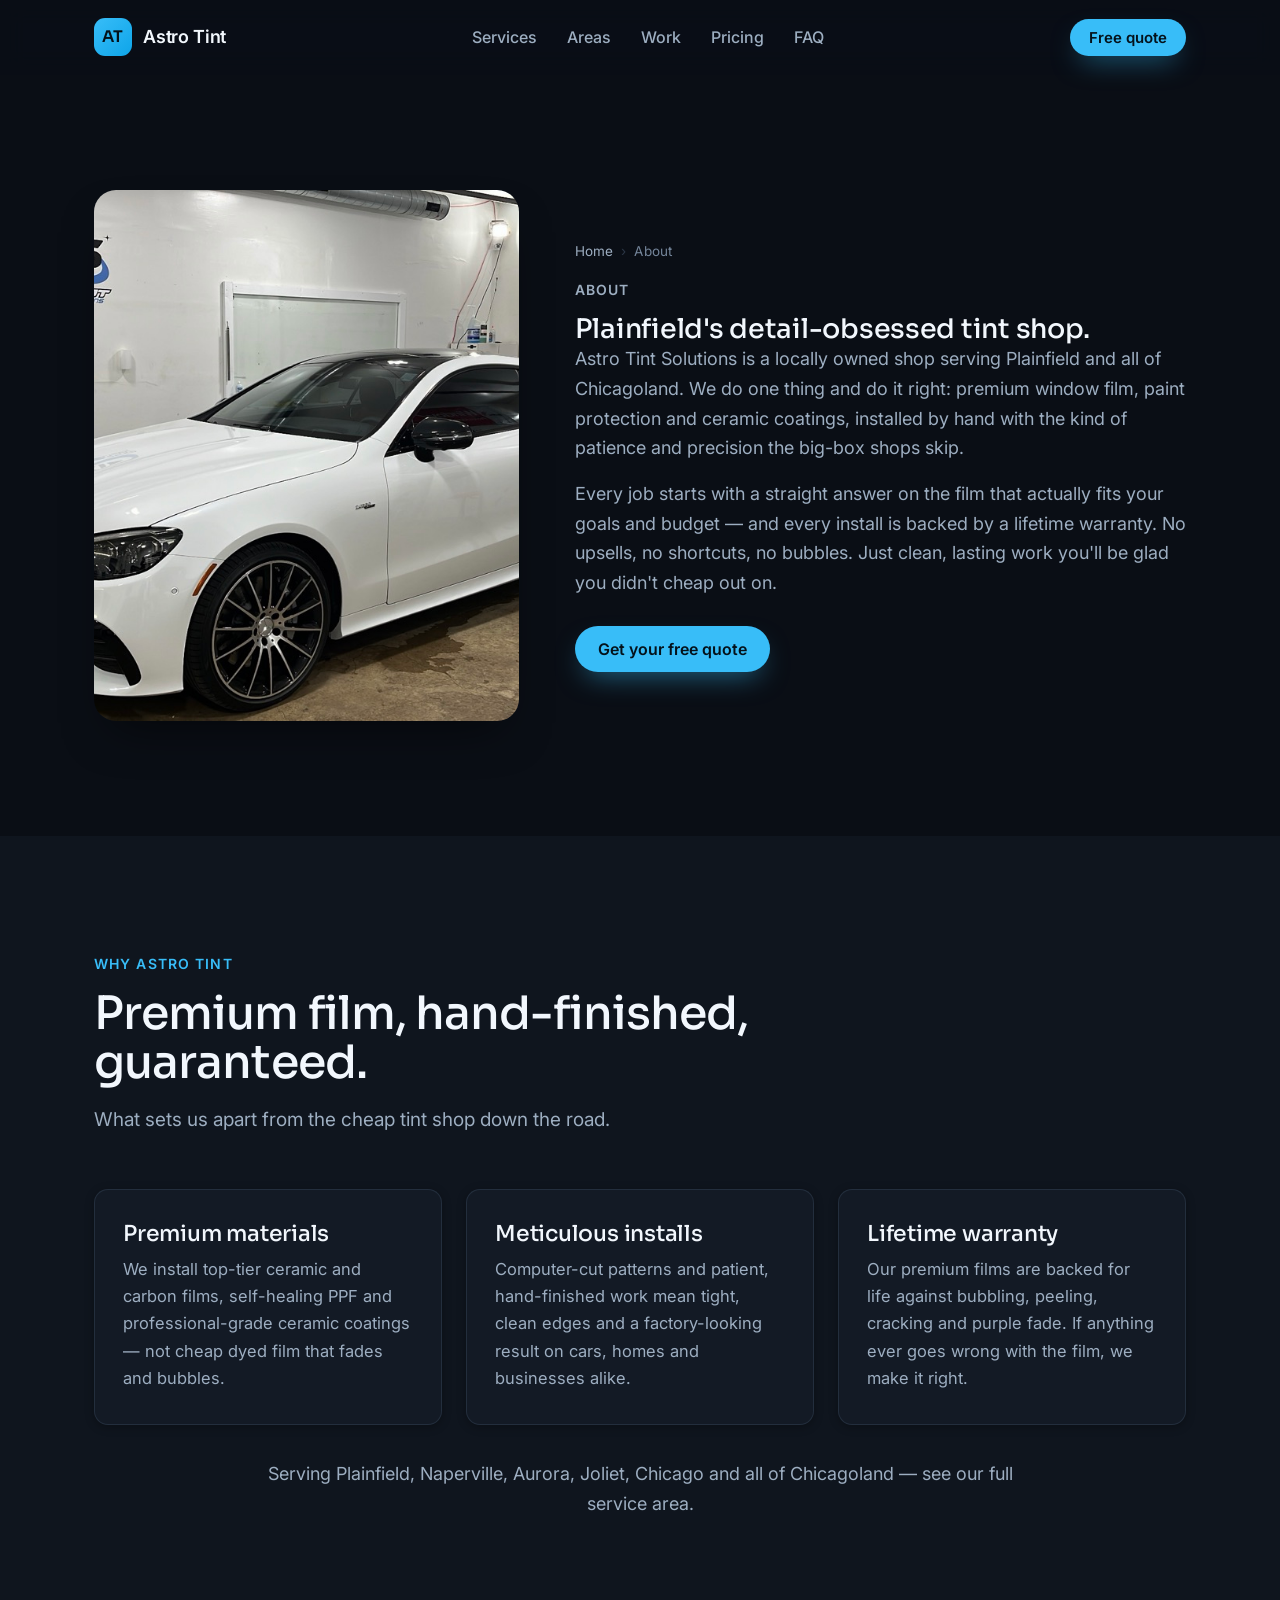
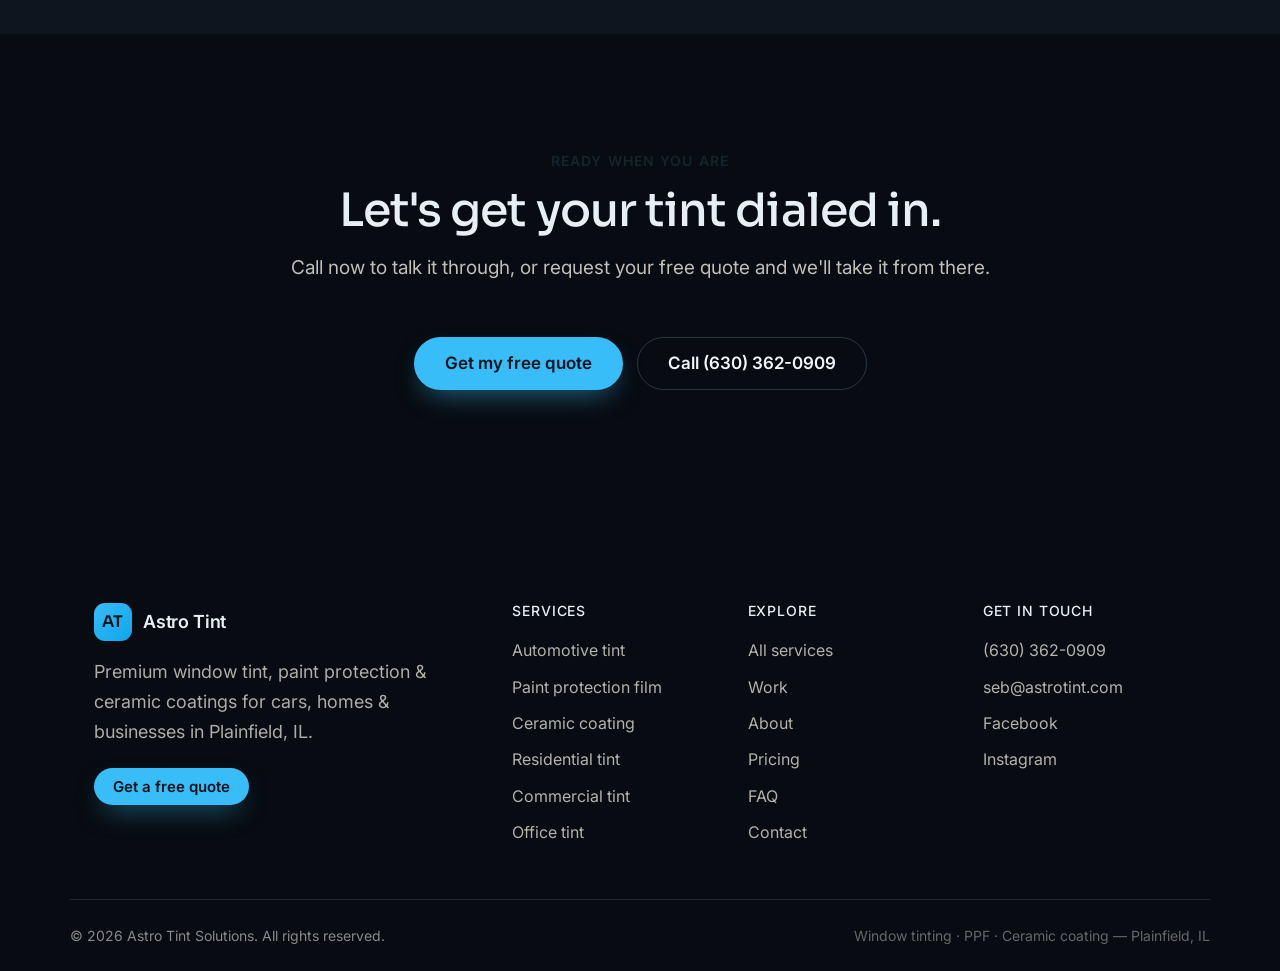
==== about/index.html @ 27a4dd5e "New Pages" ====
<!doctype html>
<html lang="en">
<head>
  <meta charset="utf-8" />
  <meta name="viewport" content="width=device-width, initial-scale=1" />

  <title>About Astro Tint Solutions — Plainfield's Detail-Obsessed Tint Shop</title>
  <meta name="description" content="Astro Tint Solutions is a locally owned window tint, PPF and ceramic coating shop in Plainfield, IL, serving all of Chicagoland with premium film and hand-finished installs." />
  <meta name="robots" content="index, follow, max-image-preview:large" />
  <meta name="theme-color" content="#0A0E15" />
  <link rel="canonical" href="https://astrotintsolutions.netlify.app/about/" />

  <meta property="og:type" content="website" />
  <meta property="og:title" content="About Astro Tint Solutions — Plainfield's Detail-Obsessed Tint Shop" />
  <meta property="og:description" content="A locally owned window tint, PPF and ceramic coating shop in Plainfield, IL, serving all of Chicagoland." />
  <meta property="og:url" content="https://astrotintsolutions.netlify.app/about/" />
  <meta property="og:site_name" content="Astro Tint Solutions" />
  <meta property="og:image" content="https://astrotintsolutions.netlify.app/assets/og-image.png" />
  <meta property="og:image:width" content="1200" />
  <meta property="og:image:height" content="630" />
  <meta name="twitter:card" content="summary_large_image" />
  <meta name="twitter:image" content="https://astrotintsolutions.netlify.app/assets/og-image.png" />

  <link rel="icon" href="/assets/favicon.svg" type="image/svg+xml" />
  <link rel="preconnect" href="https://fonts.googleapis.com" />
  <link rel="preconnect" href="https://fonts.gstatic.com" crossorigin />
  <link href="https://fonts.googleapis.com/css2?family=Sora:wght@500;600;700&family=Inter:wght@400;500;600&display=swap" rel="stylesheet" />
  <link rel="stylesheet" href="/css/styles.css?v=4" />

  <script type="application/ld+json">
  {
    "@context": "https://schema.org",
    "@type": "BreadcrumbList",
    "itemListElement": [
      { "@type": "ListItem", "position": 1, "name": "Home", "item": "https://astrotintsolutions.netlify.app/" },
      { "@type": "ListItem", "position": 2, "name": "About", "item": "https://astrotintsolutions.netlify.app/about/" }
    ]
  }
  </script>
</head>

<body>
  <a class="skip-link" href="#main">Skip to content</a>

  <header class="site-header" id="siteHeader">
    <div class="container header-inner">
      <a class="brand" href="/" aria-label="Astro Tint Solutions — home">
        <span class="brand-mark" aria-hidden="true">AT</span>
        <span class="brand-name">Astro Tint</span>
      </a>
      <nav class="nav" aria-label="Primary">
        <a href="/services/">Services</a>
        <a href="/#areas">Areas</a>
        <a href="/#work">Work</a>
        <a href="/#pricing">Pricing</a>
        <a href="/#faq">FAQ</a>
      </nav>
      <a class="btn btn-primary btn-sm header-cta" href="/#quote">Free quote</a>
      <a class="header-call" href="tel:+16303620909" aria-label="Call Astro Tint at 630-362-0909">
        <svg viewBox="0 0 24 24" fill="none" stroke="currentColor" stroke-width="1.9" stroke-linecap="round" stroke-linejoin="round"><path d="M22 16.92v3a2 2 0 0 1-2.18 2 19.79 19.79 0 0 1-8.63-3.07 19.5 19.5 0 0 1-6-6 19.79 19.79 0 0 1-3.07-8.67A2 2 0 0 1 4.11 2h3a2 2 0 0 1 2 1.72c.13.96.36 1.9.7 2.81a2 2 0 0 1-.45 2.11L8.09 9.91a16 16 0 0 0 6 6l1.27-1.27a2 2 0 0 1 2.11-.45c.91.34 1.85.57 2.81.7A2 2 0 0 1 22 16.92z"/></svg>
      </a>
      <button class="nav-toggle" aria-label="Open menu" aria-expanded="false" aria-controls="mobileNav">
        <span></span><span></span><span></span>
      </button>
    </div>
    <div class="mobile-nav" id="mobileNav" hidden>
      <a href="/services/">Services</a>
      <a href="/#areas">Service area</a>
      <a href="/#work">Work</a>
      <a href="/about/">About</a>
      <a href="/#pricing">Pricing</a>
      <a href="/#faq">FAQ</a>
      <a class="btn btn-primary" href="/#quote">Free quote</a>
    </div>
  </header>

  <main id="main">
    <section class="section">
      <div class="container about-grid">
        <div class="about-photo-frame reveal">
          <img class="about-photo" src="/assets/about.jpg" alt="A premium vehicle in the Astro Tint Solutions shop in Plainfield, IL" loading="eager" decoding="async" />
        </div>
        <div class="about-copy reveal">
          <nav class="crumbs" aria-label="Breadcrumb"><a href="/">Home</a><span aria-hidden="true">›</span>About</nav>
          <p class="kicker">About</p>
          <h1>Plainfield's detail-obsessed tint shop.</h1>
          <p>Astro Tint Solutions is a locally owned shop serving Plainfield and all of Chicagoland. We do one thing and do it right: premium window film, paint protection and ceramic coatings, installed by hand with the kind of patience and precision the big-box shops skip.</p>
          <p>Every job starts with a straight answer on the film that actually fits your goals and budget — and every install is backed by a lifetime warranty. No upsells, no shortcuts, no bubbles. Just clean, lasting work you'll be glad you didn't cheap out on.</p>
          <a class="btn btn-primary" href="/#quote">Get your free quote</a>
        </div>
      </div>
    </section>

    <section class="section section-tint">
      <div class="container">
        <header class="section-head reveal"><p class="kicker">Why Astro Tint</p><h2>Premium film, hand-finished, guaranteed.</h2><p class="section-sub">What sets us apart from the cheap tint shop down the road.</p></header>
        <div class="cards-3">
          <article class="card reveal"><h3>Premium materials</h3><p>We install top-tier ceramic and carbon films, self-healing PPF and professional-grade ceramic coatings — not cheap dyed film that fades and bubbles.</p></article>
          <article class="card reveal"><h3>Meticulous installs</h3><p>Computer-cut patterns and patient, hand-finished work mean tight, clean edges and a factory-looking result on cars, homes and businesses alike.</p></article>
          <article class="card reveal"><h3>Lifetime warranty</h3><p>Our premium films are backed for life against bubbling, peeling, cracking and purple fade. If anything ever goes wrong with the film, we make it right.</p></article>
        </div>
        <p class="services-note reveal">Serving Plainfield, Naperville, Aurora, Joliet, Chicago and all of Chicagoland — <a href="/#areas">see our full service area</a>.</p>
      </div>
    </section>

    <section class="section section-dark">
      <div class="container book-inner">
        <header class="section-head center reveal"><p class="kicker light">Ready when you are</p><h2>Let's get your tint dialed in.</h2><p class="section-sub light">Call now to talk it through, or request your free quote and we'll take it from there.</p></header>
        <div class="hero-cta reveal" style="justify-content:center">
          <a class="btn btn-primary btn-lg" href="/#quote">Get my free quote</a>
          <a class="btn btn-ghost btn-lg" href="tel:+16303620909">Call (630) 362-0909</a>
        </div>
      </div>
    </section>
  </main>

  <footer class="site-footer">
    <div class="container footer-inner">
      <div class="footer-brand">
        <a class="brand" href="/"><span class="brand-mark" aria-hidden="true">AT</span><span class="brand-name">Astro Tint</span></a>
        <p>Premium window tint, paint protection &amp; ceramic coatings for cars, homes &amp; businesses in Plainfield, IL.</p>
        <a class="btn btn-primary btn-sm" href="/#quote">Get a free quote</a>
      </div>
      <nav class="footer-nav" aria-label="Footer">
        <div><h4>Services</h4><a href="/car-tint/">Automotive tint</a><a href="/ppf-applications/">Paint protection film</a><a href="/ceramic-coatings/">Ceramic coating</a><a href="/residential-tint/">Residential tint</a><a href="/commercial-buildings/">Commercial tint</a><a href="/office-tint/">Office tint</a></div>
        <div><h4>Explore</h4><a href="/services/">All services</a><a href="/#work">Work</a><a href="/about/">About</a><a href="/#pricing">Pricing</a><a href="/#faq">FAQ</a><a href="/contact/">Contact</a></div>
        <div><h4>Get in touch</h4><a href="tel:+16303620909">(630) 362-0909</a><a href="mailto:seb@astrotint.com">seb@astrotint.com</a><a href="https://www.facebook.com/astrotintservices" target="_blank" rel="noopener">Facebook</a><a href="https://www.instagram.com/astrotintsolutions/" target="_blank" rel="noopener">Instagram</a></div>
      </nav>
    </div>
    <div class="container footer-bottom">
      <p>&copy; <span id="year"></span> Astro Tint Solutions. All rights reserved.</p>
      <p class="muted">Window tinting · PPF · Ceramic coating — Plainfield, IL</p>
    </div>
  </footer>

  <div class="mobile-cta" id="mobileCta"><a class="btn btn-primary" href="/#quote">Get my free quote</a></div>
  <script src="/js/main.js?v=2" defer></script>
</body>
</html>
---- css/styles.css ----
/* ============================================================
   STARTER DESIGN SYSTEM  (reusable across all client sites)
   The component styles below are universal — do not rewrite them.
   Only customize the :root tokens (palette + fonts) per client.
   ============================================================ */

:root {
  /* ============================================================
     BRAND PALETTE — CUSTOMIZE PER CLIENT (the main block you change).
     The names are historical labels; treat them as ROLES:
       --navy / --navy-deep  → primary brand color (headings, dark sections)
       --red  / --red-dark   → primary CTA / accent (buttons, highlights)
       --red-tint            → soft accent background (badges, tints)
       --blue / --blue-tint  → secondary accent (icon chips, charts)
       --bone / --bone-2     → page background + tinted section background
     Swap every value to the client's brand. Keep --ink/--muted/--white.
     These are NEUTRAL defaults — never ship them as-is.
     ============================================================ */
  /* ASTRO TINT — dark premium "glass" theme.
     Historical names kept so the universal components keep working; ROLES are
     re-pointed for a dark UI. A DARK-ADAPTATION LAYER at the very bottom of this
     file re-points the few selectors that hardcoded light-on-light (#fff
     surfaces, heading/brand/nav text, buttons) — that's the only structural
     change from the starter. */
  --navy:        #121821;   /* dark glass surface: brand-mark, skip-link, teardown, avatar */
  --navy-deep:   #080B11;   /* deepest: dark sections + footer */
  --red:         #38BDF8;   /* ACCENT — glassy sky-cyan (CTAs, highlights) */
  --red-dark:    #0EA5E9;   /* accent hover / deeper cyan */
  --red-tint:    rgba(56, 189, 248, 0.14);  /* translucent cyan: eyebrow/badge/tick bg */
  --blue:        #7DD3FC;   /* secondary light cyan (icon glyphs) */
  --blue-tint:   rgba(125, 211, 252, 0.12); /* icon-chip background */
  --bone:        #E8EEF6;   /* LIGHT text used on dark sections (do NOT darken) */
  --bone-2:      #0F151E;   /* tinted (elevated) dark section background */
  --ink:         #CBD6E3;   /* primary body text (light on dark) */
  --ink-soft:    #9DAEC1;   /* secondary text */
  --muted:       #74859A;   /* faint text */
  --white:       #FFFFFF;
  --line:        rgba(150, 185, 225, 0.12);
  --line-strong: rgba(150, 185, 225, 0.24);

  /* Dark-theme additions */
  --bg:          #0A0E15;   /* page background (near-black, faint blue) */
  --surface:     #131A25;   /* card / glass surface */
  --surface-2:   #1A2331;   /* elevated / hover surface */
  --head:        #F2F7FD;   /* headings + strong text */
  --accent-glow: rgba(56, 189, 248, 0.16);

  /* Type — geometric grotesk display + Inter body (modern automotive feel). */
  --font-display: "Sora", system-ui, -apple-system, "Segoe UI", Roboto, sans-serif;
  --font-sans:    "Inter", system-ui, -apple-system, "Segoe UI", Roboto, sans-serif;

  /* Layout */
  --container: 1140px;
  --radius:    14px;
  --radius-lg: 22px;
  --shadow-sm: 0 2px 10px rgba(0, 0, 0, 0.30);
  --shadow-md: 0 22px 48px -20px rgba(0, 0, 0, 0.62);
  --shadow-lg: 0 44px 90px -30px rgba(0, 0, 0, 0.72);
  --ease:      cubic-bezier(0.22, 1, 0.36, 1);
}

/* ---------- reset ---------- */
*, *::before, *::after { box-sizing: border-box; }
html { scroll-behavior: smooth; -webkit-text-size-adjust: 100%; }
@media (prefers-reduced-motion: reduce) { html { scroll-behavior: auto; } }

body {
  margin: 0;
  font-family: var(--font-sans);
  font-size: 18px;
  line-height: 1.65;
  color: var(--ink);
  background: var(--bone);
  -webkit-font-smoothing: antialiased;
  text-rendering: optimizeLegibility;
}

img { max-width: 100%; display: block; }
a { color: inherit; text-decoration: none; }

h1, h2, h3, h4 {
  font-family: var(--font-display);
  font-weight: 500;
  color: var(--navy);
  line-height: 1.08;
  letter-spacing: -0.01em;
  margin: 0;
}

p { margin: 0 0 1rem; }
.muted { color: var(--muted); }
.accent { color: var(--red); }

/* ---------- layout helpers ---------- */
.container {
  width: 100%;
  max-width: var(--container);
  margin-inline: auto;
  padding-inline: 24px;
}
.container-narrow { max-width: 800px; }

.section { padding: clamp(72px, 9vw, 128px) 0; }
.section-tint { background: var(--bone-2); }

.skip-link {
  position: absolute; left: -999px; top: 0;
  background: var(--navy); color: var(--white);
  padding: 10px 16px; border-radius: 0 0 8px 0; z-index: 200;
}
.skip-link:focus { left: 0; }

/* ============================================================
   Buttons
   ============================================================ */
.btn {
  display: inline-flex; align-items: center; justify-content: center;
  gap: 8px;
  font-family: var(--font-sans);
  font-weight: 600;
  font-size: 16px;
  line-height: 1;
  padding: 14px 22px;
  border-radius: 999px;
  border: 1.5px solid transparent;
  cursor: pointer;
  transition: transform .18s var(--ease), background .18s var(--ease), box-shadow .18s var(--ease), color .18s var(--ease);
  white-space: nowrap;
}
.btn:active { transform: translateY(1px) scale(0.99); }

.btn-primary {
  background: var(--red);
  color: #fff;
  box-shadow: 0 10px 22px -10px rgba(192, 94, 77, 0.85);
}
.btn-primary:hover { background: var(--red-dark); transform: translateY(-1px); box-shadow: 0 16px 30px -12px rgba(154, 63, 48, 0.9); }

.btn-ghost {
  background: transparent;
  color: var(--navy);
  border-color: var(--line-strong);
}
.btn-ghost:hover { border-color: var(--navy); background: rgba(38,52,76,0.04); transform: translateY(-1px); }

.btn-sm { padding: 10px 18px; font-size: 15px; }
.btn-lg { padding: 17px 30px; font-size: 17px; }

/* ============================================================
   Header
   ============================================================ */
.site-header {
  position: sticky; top: 0; z-index: 100;
  background: rgba(245, 241, 233, 0.82);
  backdrop-filter: saturate(160%) blur(12px);
  -webkit-backdrop-filter: saturate(160%) blur(12px);
  border-bottom: 1px solid transparent;
  transition: border-color .25s var(--ease), box-shadow .25s var(--ease), background .25s var(--ease);
}
.site-header.scrolled {
  border-bottom-color: var(--line);
  box-shadow: var(--shadow-sm);
}
.header-inner {
  display: flex; align-items: center; justify-content: space-between;
  gap: 24px; height: 74px;
}

.brand { display: inline-flex; align-items: center; gap: 11px; }
.brand-mark {
  display: inline-grid; place-items: center;
  width: 38px; height: 38px;
  background: var(--navy); color: var(--bone);
  font-family: var(--font-display); font-weight: 600; font-size: 16px;
  border-radius: 11px; letter-spacing: 0.02em;
}
.brand-name { font-weight: 600; font-size: 18px; color: var(--navy); letter-spacing: -0.01em; }

.nav { display: flex; align-items: center; gap: 30px; }
.nav a {
  font-weight: 500; font-size: 16px; color: var(--ink-soft);
  position: relative; transition: color .18s var(--ease);
}
.nav a::after {
  content: ""; position: absolute; left: 0; bottom: -6px;
  width: 100%; height: 2px; background: var(--red);
  transform: scaleX(0); transform-origin: left; transition: transform .22s var(--ease);
}
.nav a:hover { color: var(--navy); }
.nav a:hover::after { transform: scaleX(1); }

.nav-toggle { display: none; }

/* mobile nav */
.mobile-nav { display: none; }

/* ============================================================
   Hero
   ============================================================ */
.hero {
  position: relative;
  padding: clamp(64px, 9vw, 120px) 0 clamp(56px, 7vw, 96px);
  overflow: hidden;
}
.hero::before {
  content: ""; position: absolute; inset: 0; z-index: -1;
  background:
    radial-gradient(60% 70% at 85% 0%, rgba(91,114,144,0.18), transparent 60%),
    radial-gradient(50% 60% at 0% 100%, rgba(192,94,77,0.10), transparent 55%);
}
.hero-grid {
  display: grid; grid-template-columns: 1.15fr 0.85fr;
  gap: clamp(32px, 5vw, 72px); align-items: center;
}

.eyebrow {
  display: inline-flex; align-items: center; gap: 9px;
  font-weight: 600; font-size: 14px; letter-spacing: 0.04em; text-transform: uppercase;
  color: var(--red-dark);
  background: var(--red-tint);
  padding: 7px 14px; border-radius: 999px;
  margin: 0 0 22px;
}
.eyebrow .dot { width: 7px; height: 7px; border-radius: 50%; background: var(--red); }

.hero h1 {
  font-size: clamp(40px, 6vw, 70px);
  line-height: 1.02;
  letter-spacing: -0.025em;
  margin-bottom: 22px;
}
.lede {
  font-size: clamp(18px, 2.2vw, 21px);
  color: var(--ink-soft);
  max-width: 36ch;
  margin-bottom: 30px;
}

.hero-cta { display: flex; flex-wrap: wrap; gap: 14px; margin-bottom: 34px; }

.trust-strip {
  list-style: none; margin: 0; padding: 22px 0 0;
  border-top: 1px solid var(--line);
  display: flex; flex-wrap: wrap; gap: 8px 28px;
  font-size: 15px; color: var(--ink-soft);
}
.trust-strip strong { color: var(--navy); font-weight: 600; }

/* hero visual — real install photo */
.hero-visual { position: relative; display: flex; justify-content: center; }
.hero-photo {
  position: relative; margin: 0; width: 100%; max-width: 560px;
  border-radius: var(--radius-lg); overflow: hidden;
  border: 1px solid var(--line-strong);
  box-shadow: var(--shadow-lg), 0 0 0 1px var(--accent-glow);
}
.hero-photo img {
  display: block; width: 100%; aspect-ratio: 16 / 11; object-fit: cover;
  object-position: center 52%;
  background: var(--surface-2);
}
/* subtle cyan sheen + bottom scrim for the caption */
.hero-photo::after {
  content: ""; position: absolute; inset: 0; pointer-events: none;
  background: linear-gradient(180deg, transparent 55%, rgba(8,11,17,0.72) 100%);
}
.hero-photo-tag {
  position: absolute; left: 14px; bottom: 12px; z-index: 1;
  display: inline-flex; align-items: center; gap: 8px;
  font-size: 13px; font-weight: 600; color: var(--head);
  background: rgba(8,11,17,0.55); backdrop-filter: blur(6px);
  padding: 7px 12px; border-radius: 999px; border: 1px solid var(--line-strong);
}
.hero-photo-tag .dot { width: 7px; height: 7px; border-radius: 50%; background: var(--red); }

/* ============================================================
   Logo bar
   ============================================================ */
.logobar { padding: 30px 0; border-top: 1px solid var(--line); border-bottom: 1px solid var(--line); background: var(--bone); }
.logobar-label {
  text-align: center; font-size: 13px; letter-spacing: 0.08em; text-transform: uppercase;
  color: var(--muted); margin-bottom: 16px;
}
.logobar-list {
  list-style: none; margin: 0; padding: 0;
  display: flex; flex-wrap: wrap; justify-content: center; gap: 14px 40px;
}
.logobar-list li {
  font-family: var(--font-display); font-weight: 500; font-size: 19px; color: var(--navy);
  opacity: 0.72;
}

/* ============================================================
   Trusted-by strip (real, photo-backed client names)
   ============================================================ */
.trusted { padding: clamp(34px, 5vw, 52px) 0; text-align: center; }
.trusted-label {
  font-size: 13px; letter-spacing: 0.08em; text-transform: uppercase;
  color: var(--muted); margin: 0 0 18px;
}
.trusted-list {
  list-style: none; margin: 0 0 16px; padding: 0;
  display: flex; flex-wrap: wrap; justify-content: center; align-items: center;
  gap: 12px 26px;
}
.trusted-list li {
  font-family: var(--font-display); font-weight: 600; font-size: clamp(18px, 2.4vw, 26px);
  color: var(--head); letter-spacing: -0.01em; position: relative;
}
.trusted-list li:not(:last-child)::after {
  content: "·"; position: absolute; right: -16px; color: var(--red); opacity: 0.7;
}
.trusted-note { font-size: 15px; color: var(--ink-soft); margin: 0; }
.trusted-note a { color: var(--red); font-weight: 600; text-decoration: none; }
.trusted-note a:hover { text-decoration: underline; }

/* ============================================================
   Section headers
   ============================================================ */
.section-head { max-width: 720px; margin-bottom: 54px; }
.section-head.center { margin-inline: auto; text-align: center; }
.kicker {
  font-weight: 600; font-size: 14px; letter-spacing: 0.08em; text-transform: uppercase;
  color: var(--red-dark); margin: 0 0 14px;
}
.kicker.light { color: var(--blue-tint); }
.section-head h2 { font-size: clamp(30px, 4.2vw, 46px); letter-spacing: -0.02em; }
.section-sub { font-size: 19px; color: var(--ink-soft); margin-top: 16px; }
.section-sub.light { color: rgba(245,241,233,0.78); }

/* ============================================================
   Cards (why)
   ============================================================ */
.cards-3 { display: grid; grid-template-columns: repeat(3, 1fr); gap: 24px; }
.card {
  background: #fff; border: 1px solid var(--line); border-radius: var(--radius);
  padding: 32px 28px; box-shadow: var(--shadow-sm);
  transition: transform .25s var(--ease), box-shadow .25s var(--ease), border-color .25s var(--ease);
}
.card:hover { transform: translateY(-4px); box-shadow: var(--shadow-md); border-color: var(--line-strong); }
.card-icon {
  width: 52px; height: 52px; display: grid; place-items: center;
  background: var(--blue-tint); border-radius: 14px; color: var(--navy); margin-bottom: 18px;
}
.card-icon svg { width: 26px; height: 26px; }
.card h3 { font-size: 22px; margin-bottom: 10px; }
.card p { color: var(--ink-soft); font-size: 16.5px; margin: 0; }

/* ============================================================
   Services
   ============================================================ */
.services-grid { display: grid; grid-template-columns: repeat(2, 1fr); gap: 24px; }
.service-card {
  position: relative;
  background: #fff; border: 1px solid var(--line); border-radius: var(--radius-lg);
  padding: 38px 34px; box-shadow: var(--shadow-sm);
  transition: transform .25s var(--ease), box-shadow .25s var(--ease);
  display: flex; flex-direction: column;
}
.service-card:hover { transform: translateY(-4px); box-shadow: var(--shadow-md); }
.service-card.featured { border: 2px solid var(--red); box-shadow: var(--shadow-md); }
.badge {
  position: absolute; top: -13px; left: 34px;
  background: var(--red); color: #fff;
  font-size: 13px; font-weight: 600; letter-spacing: 0.02em;
  padding: 6px 14px; border-radius: 999px;
}
/* full-bleed photo header on service cards (offsets the card's padding) */
.service-photo {
  display: block; margin: -38px -34px 24px;
  border-radius: var(--radius-lg) var(--radius-lg) 0 0; overflow: hidden;
}
.service-photo img {
  display: block; width: 100%; aspect-ratio: 16 / 10; object-fit: cover;
  background: var(--surface-2);
}
.service-card h3 { font-size: 27px; margin-bottom: 8px; }
.service-lead { color: var(--ink-soft); font-size: 17px; margin-bottom: 22px; }

.ticks { list-style: none; margin: 0 0 28px; padding: 0; display: grid; gap: 12px; }
.ticks li { position: relative; padding-left: 30px; font-size: 16.5px; color: var(--ink); }
.ticks li::before {
  content: "✓"; position: absolute; left: 0; top: 0;
  width: 20px; height: 20px; display: grid; place-items: center;
  background: var(--blue-tint); color: var(--navy);
  border-radius: 50%; font-size: 12px; font-weight: 700;
}
.service-card .btn { margin-top: auto; align-self: flex-start; }

.services-note {
  margin: 34px auto 0; max-width: 760px; text-align: center;
  font-size: 18px; color: var(--ink-soft);
}
.services-note strong { color: var(--navy); }

/* ============================================================
   Stats / testimonial
   ============================================================ */
.stats-row {
  display: grid; grid-template-columns: repeat(3, 1fr); gap: 20px;
  margin-bottom: 48px;
}
.stat-box {
  text-align: center; padding: 30px 18px;
  background: var(--bone-2); border-radius: var(--radius);
}
.stat-num {
  display: block; font-family: var(--font-display); font-weight: 600;
  font-size: clamp(34px, 4.5vw, 48px); color: var(--navy); line-height: 1;
}
.stat-box:nth-child(2) .stat-num { color: var(--red); }
.stat-label { display: block; margin-top: 10px; font-size: 15px; color: var(--ink-soft); }

.testimonial {
  margin: 0; background: #fff; border: 1px solid var(--line);
  border-left: 4px solid var(--red);
  border-radius: var(--radius); padding: 38px 40px; box-shadow: var(--shadow-sm);
  max-width: 860px; margin-inline: auto;
}
.testimonial blockquote {
  margin: 0 0 22px; font-family: var(--font-display); font-weight: 400;
  font-size: clamp(21px, 2.6vw, 27px); line-height: 1.4; color: var(--navy);
}
.testimonial figcaption { display: flex; align-items: center; gap: 14px; font-size: 16px; }
.t-avatar {
  width: 46px; height: 46px; border-radius: 50%;
  background: var(--navy); color: var(--bone);
  display: grid; place-items: center; font-weight: 600; font-size: 15px;
}

/* ---------- video testimonials (placeholder-ready) ---------- */
.vtestimonials {
  list-style: none; margin: 0; padding: 0;
  display: grid; grid-template-columns: repeat(3, 1fr); gap: 24px;
}
.vtestimonial {
  background: #fff; border: 1px solid var(--line); border-radius: var(--radius);
  overflow: hidden; box-shadow: var(--shadow-sm);
  transition: transform .25s var(--ease), box-shadow .25s var(--ease);
}
.vtestimonial:hover { transform: translateY(-4px); box-shadow: var(--shadow-md); }
.vtestimonial-media {
  position: relative; aspect-ratio: 16 / 9;
  display: grid; place-items: center; align-content: center; gap: 12px;
  background: linear-gradient(135deg, var(--blue-tint), var(--red-tint));
  text-align: center;
}
/* real embeds drop straight in and cover the placeholder */
.vtestimonial-media iframe,
.vtestimonial-media video {
  position: absolute; inset: 0; width: 100%; height: 100%; border: 0;
}
.vtestimonial-play {
  width: 56px; height: 56px; border-radius: 50%;
  background: rgba(255, 255, 255, 0.92); color: var(--red);
  display: grid; place-items: center; box-shadow: var(--shadow-sm);
}
.vtestimonial-play svg { width: 24px; height: 24px; margin-left: 3px; }
.vtestimonial-soon {
  font-size: 12px; font-weight: 600; letter-spacing: 0.06em; text-transform: uppercase;
  color: var(--navy); opacity: 0.65;
}
.vtestimonial-meta { display: flex; flex-direction: column; gap: 2px; padding: 16px 18px; }
.vtestimonial-meta strong { font-size: 16px; color: var(--navy); }
.vtestimonial-meta span { font-size: 13px; }
.vtestimonials-note { text-align: center; margin: 34px 0 0; font-size: 16px; color: var(--ink-soft); }
.vtestimonials-note a { color: var(--red-dark); text-decoration: underline; font-weight: 600; }

/* ============================================================
   Dark sections
   ============================================================ */
.section-dark { background: var(--navy-deep); color: var(--bone); }
.section-dark h2, .section-dark h3 { color: var(--bone); }

.process {
  list-style: none; margin: 0; padding: 0;
  display: grid; grid-template-columns: repeat(4, 1fr); gap: 24px;
  counter-reset: step;
}
.process li {
  padding: 28px 24px; border-radius: var(--radius);
  background: rgba(245,241,233,0.04);
  border: 1px solid rgba(245,241,233,0.10);
}
.step-num {
  font-family: var(--font-display); font-weight: 600; font-size: 17px;
  color: var(--red); display: block; margin-bottom: 16px;
}
.process h3 { font-size: 21px; margin-bottom: 8px; }
.process p { color: rgba(245,241,233,0.72); font-size: 16px; margin: 0; }

/* ============================================================
   Pricing
   ============================================================ */
.pricing-grid { display: grid; grid-template-columns: repeat(3, 1fr); gap: 24px; align-items: start; }
.price-card {
  position: relative; background: #fff; border: 1px solid var(--line);
  border-radius: var(--radius-lg); padding: 36px 30px; box-shadow: var(--shadow-sm);
  display: flex; flex-direction: column;
  transition: transform .25s var(--ease), box-shadow .25s var(--ease);
}
.price-card:hover { transform: translateY(-4px); box-shadow: var(--shadow-md); }
.price-card.featured { border: 2px solid var(--red); box-shadow: var(--shadow-md); transform: translateY(-6px); }
.price-card.featured:hover { transform: translateY(-10px); }
.price-card h3 { font-size: 23px; margin-bottom: 6px; }
.price { font-family: var(--font-display); margin: 6px 0 2px; }
.price span { font-weight: 600; font-size: 42px; color: var(--navy); }
.price small { font-size: 17px; color: var(--muted); font-family: var(--font-sans); }
.price-card.featured .price span { color: var(--red); }
.price-sub { font-size: 15px; color: var(--muted); margin-bottom: 22px; }

/* ============================================================
   Teardown
   ============================================================ */
.teardown {
  display: grid; grid-template-columns: 1.1fr 0.9fr; gap: clamp(32px, 5vw, 64px);
  align-items: center;
  background: var(--navy); color: var(--bone);
  border-radius: var(--radius-lg); padding: clamp(36px, 5vw, 60px);
  box-shadow: var(--shadow-md);
}
.teardown .kicker { color: var(--red-tint); }
.teardown h2 { color: var(--bone); font-size: clamp(28px, 3.6vw, 40px); margin-bottom: 14px; }
.teardown-copy p { color: rgba(245,241,233,0.80); font-size: 18px; margin: 0; }

.teardown-form { display: grid; gap: 8px; }
.teardown-form label { font-size: 14px; font-weight: 600; color: var(--bone); margin-top: 8px; }
.teardown-form input[type="url"],
.teardown-form input[type="email"] {
  width: 100%; padding: 15px 18px; font-size: 16px; font-family: var(--font-sans);
  border-radius: 12px; border: 1.5px solid rgba(245,241,233,0.25);
  background: rgba(245,241,233,0.06); color: var(--bone);
  transition: border-color .18s var(--ease), background .18s var(--ease);
}
.teardown-form input::placeholder { color: rgba(245,241,233,0.5); }
.teardown-form input:focus {
  outline: none; border-color: var(--red);
  background: rgba(245,241,233,0.10);
}
.teardown-form .btn { margin-top: 14px; }
.form-fine { font-size: 13px; color: rgba(245,241,233,0.6); margin: 10px 0 0; }
.hp { position: absolute; left: -9999px; }

/* ============================================================
   Booking placeholder
   ============================================================ */
.book-inner { max-width: 860px; margin-inline: auto; }
.booking-embed {
  background: #fff; border-radius: var(--radius-lg);
  padding: 10px; box-shadow: var(--shadow-md); overflow: hidden;
}
.booking-fallback { text-align: center; margin: 16px 0 0; font-size: 15px; color: rgba(245,241,233,0.7); }
.booking-fallback a { color: var(--red-tint); text-decoration: underline; }
.booking-placeholder {
  text-align: center; background: rgba(245,241,233,0.05);
  border: 1px dashed rgba(245,241,233,0.25); border-radius: var(--radius-lg);
  padding: 48px 32px;
}
.booking-placeholder p { color: rgba(245,241,233,0.85); font-size: 19px; }
.booking-placeholder .muted { color: rgba(245,241,233,0.55); font-size: 15px; }
.booking-placeholder code {
  background: rgba(245,241,233,0.12); padding: 2px 7px; border-radius: 6px;
  font-size: 0.9em;
}
.booking-placeholder .btn { margin-top: 14px; }

/* ============================================================
   FAQ
   ============================================================ */
.faq-list { display: grid; gap: 0; border-top: 1px solid var(--line); }
.faq-list details {
  border-bottom: 1px solid var(--line);
}
.faq-list summary {
  list-style: none; cursor: pointer;
  padding: 24px 44px 24px 0; position: relative;
  font-family: var(--font-display); font-weight: 500; font-size: 21px; color: var(--navy);
}
.faq-list summary::-webkit-details-marker { display: none; }
.faq-list summary::after {
  content: "+"; position: absolute; right: 6px; top: 50%; transform: translateY(-50%);
  font-family: var(--font-sans); font-weight: 400; font-size: 28px; color: var(--red);
  transition: transform .2s var(--ease);
}
.faq-list details[open] summary::after { transform: translateY(-50%) rotate(45deg); }
.faq-list details p {
  margin: 0 0 24px; color: var(--ink-soft); font-size: 17px; max-width: 64ch;
}

/* ============================================================
   Footer
   ============================================================ */
.site-footer { background: var(--navy-deep); color: var(--bone); padding-top: 64px; }
.footer-inner {
  display: grid; grid-template-columns: 1.1fr 2fr; gap: 48px;
  padding-bottom: 48px; border-bottom: 1px solid rgba(245,241,233,0.12);
}
.footer-brand .brand-name { color: var(--bone); }
.footer-brand .brand-mark { background: var(--red); color: #fff; }
.footer-brand p { color: rgba(245,241,233,0.7); margin: 16px 0 22px; max-width: 34ch; }
.footer-nav { display: grid; grid-template-columns: repeat(3, 1fr); gap: 32px; }

/* breadcrumbs on interior pages */
.crumbs { font-size: 13.5px; color: var(--muted); margin: 0 0 16px; letter-spacing: 0.01em; }
.crumbs a { color: var(--ink-soft); text-decoration: none; }
.crumbs a:hover { color: var(--red); }
.crumbs span[aria-hidden] { padding: 0 8px; color: var(--line-strong); }
.footer-nav h4 {
  color: var(--bone); font-family: var(--font-sans); font-size: 14px;
  letter-spacing: 0.06em; text-transform: uppercase; margin-bottom: 14px;
}
.footer-nav a { display: block; color: rgba(245,241,233,0.72); padding: 5px 0; font-size: 16px; transition: color .15s var(--ease); }
.footer-nav a:hover { color: var(--red-tint); }
.footer-bottom {
  display: flex; justify-content: space-between; flex-wrap: wrap; gap: 8px;
  padding: 24px 0; font-size: 14px; color: rgba(245,241,233,0.55);
}
.footer-bottom p { margin: 0; }
.footer-bottom .muted { color: rgba(245,241,233,0.4); }

/* ============================================================
   Recent projects band (photo proof strip)
   ============================================================ */
.projects-strip {
  display: grid; grid-template-columns: repeat(3, 1fr); gap: 20px; margin-top: 8px;
}
.project-shot {
  margin: 0; position: relative; border-radius: var(--radius-lg); overflow: hidden;
  border: 1px solid var(--line); box-shadow: var(--shadow-sm); min-width: 0;
}
.project-shot img {
  display: block; width: 100%; aspect-ratio: 4 / 3; object-fit: cover;
  background: var(--surface-2);
}
.project-shot figcaption {
  position: absolute; left: 0; right: 0; bottom: 0; padding: 34px 18px 16px;
  display: flex; flex-direction: column; gap: 2px;
  background: linear-gradient(180deg, transparent, rgba(8,11,17,0.86));
}
.project-shot figcaption strong { color: var(--head); font-size: 16px; }
.project-shot figcaption span { color: var(--ink-soft); font-size: 13px; }
.projects-cta { text-align: center; margin: 28px 0 0; }
@media (max-width: 760px) {
  .projects-strip { grid-template-columns: 1fr; gap: 14px; }
}

/* ============================================================
   Work gallery (filterable grid + lightbox)
   ============================================================ */
.work-filters { display: flex; flex-wrap: wrap; gap: 10px; margin: 0 0 24px; }
.work-filter {
  font-family: inherit; font-size: 14px; font-weight: 600;
  color: var(--ink-soft); cursor: pointer;
  padding: 9px 18px; border-radius: 999px;
  background: var(--surface); border: 1px solid var(--line);
  transition: color .2s var(--ease), background .2s var(--ease), border-color .2s var(--ease);
}
.work-filter:hover { color: var(--head); border-color: var(--line-strong); }
.work-filter.is-active { color: var(--bg); background: var(--red); border-color: var(--red); }
.work-filter:focus-visible { outline: 2px solid var(--red); outline-offset: 2px; }

.work-grid {
  list-style: none; margin: 0; padding: 0;
  display: grid; gap: 18px;
  grid-template-columns: repeat(auto-fill, minmax(240px, 1fr));
}
.work-item { min-width: 0; }              /* guard against the grid min-width:auto blowout */
.work-item.is-hidden { display: none; }
.work-card {
  display: block; width: 100%; text-align: left; cursor: pointer; padding: 0;
  font-family: inherit; background: var(--surface);
  border: 1px solid var(--line); border-radius: var(--radius);
  overflow: hidden; box-shadow: var(--shadow-sm);
  transition: transform .25s var(--ease), box-shadow .25s var(--ease), border-color .25s var(--ease);
}
.work-card:hover { transform: translateY(-4px); box-shadow: var(--shadow-md); border-color: var(--line-strong); }
.work-card:focus-visible { outline: 2px solid var(--red); outline-offset: 2px; }
.work-card img {
  display: block; width: 100%; aspect-ratio: 4 / 3; object-fit: cover;
  background: var(--surface-2);
}
.work-card-meta { display: flex; flex-direction: column; gap: 2px; padding: 13px 16px 15px; }
.work-card-meta strong { font-size: 15px; color: var(--head); }
.work-card-meta span { font-size: 12.5px; color: var(--muted); }
.work-empty { text-align: center; margin: 10px 0 0; }
.work-empty a { color: var(--red); }

.lightbox[hidden] { display: none; }
.lightbox {
  position: fixed; inset: 0; z-index: 200; padding: 24px;
  display: flex; align-items: center; justify-content: center;
}
.lightbox-backdrop { position: absolute; inset: 0; background: rgba(24,28,34,0.72); }
.lightbox-panel {
  position: relative; z-index: 1; width: min(900px, 100%); max-height: 86vh;
  background: #fff; border-radius: 16px; overflow: hidden;
  display: flex; flex-direction: column; box-shadow: var(--shadow-lg);
  animation: lb-in .2s var(--ease);
}
@keyframes lb-in { from { opacity: 0; transform: translateY(12px) scale(.985); } to { opacity: 1; transform: none; } }
.lightbox-close {
  position: absolute; top: 12px; right: 14px; z-index: 2;
  width: 38px; height: 38px; border-radius: 50%; border: none; cursor: pointer;
  background: rgba(255,255,255,0.92); color: var(--navy); font-size: 24px; line-height: 1;
  box-shadow: var(--shadow-sm);
}
.lightbox-close:hover { background: #fff; }
.lightbox-body { flex: 1; overflow: auto; min-height: 320px; background: var(--bone-2); }
.lightbox-body img { width: 100%; display: block; }
.lightbox-frame { width: 100%; height: 70vh; border: 0; display: block; background: #fff; }
.lightbox-ph {
  min-height: 360px; display: grid; place-items: center; text-align: center;
  gap: 8px; padding: 40px; color: var(--navy);
  background: linear-gradient(135deg, var(--blue-tint), var(--red-tint));
}
.lightbox-ph strong { font-family: var(--font-display); font-size: 24px; }
.lightbox-caption {
  display: flex; align-items: baseline; gap: 10px;
  padding: 16px 22px; border-top: 1px solid var(--line);
}
.lightbox-caption strong { font-size: 17px; color: var(--navy); }
.lightbox-nav[hidden] { display: none; }
.lightbox-nav {
  position: absolute; top: 50%; transform: translateY(-50%); z-index: 3;
  width: 44px; height: 44px; border-radius: 50%; border: none; cursor: pointer;
  background: rgba(255,255,255,0.92); color: var(--navy);
  font-size: 30px; line-height: 42px; text-align: center;
  box-shadow: var(--shadow-sm); transition: background .2s var(--ease);
}
.lightbox-nav:hover { background: #fff; }
.lightbox-prev { left: 12px; }
.lightbox-next { right: 12px; }
@media (max-width: 560px) {
  .lightbox-nav { width: 38px; height: 38px; font-size: 24px; line-height: 36px; }
}

/* ============================================================
   About
   ============================================================ */
.about-grid {
  display: grid; grid-template-columns: 0.82fr 1.18fr;
  gap: clamp(28px, 5vw, 56px); align-items: center;
}
.about-photo-frame { width: 100%; min-width: 0; }
.about-photo {
  width: 100%; display: block; aspect-ratio: 4 / 5; object-fit: cover;
  object-position: center top; border-radius: var(--radius-lg);
  box-shadow: var(--shadow-md);
}
.about-photo--placeholder {
  display: flex; flex-direction: column; object-fit: initial;
  align-items: center; justify-content: center; gap: 12px;
  background: #fff; border: 1px dashed var(--line-strong); color: var(--blue);
  box-shadow: none;
}
.about-photo--placeholder svg { width: 60px; height: 60px; }
.about-photo--placeholder span { font-size: 14px; color: var(--muted); }
.about-copy p { color: var(--ink-soft); }
.about-copy .btn { margin-top: 12px; }

/* pricing: small price text for non-numeric tier */
.price .price-text { font-size: 30px; }

/* ============================================================
   Conversion extras: reassurance, comparison, guarantee, scarcity, sticky CTA
   ============================================================ */
.cta-reassure { font-size: 14px; color: var(--muted); margin: -20px 0 28px; }

.compare-wrap {
  overflow-x: auto; border: 1px solid var(--line); border-radius: var(--radius-lg);
  box-shadow: var(--shadow-sm); -webkit-overflow-scrolling: touch;
  max-width: 900px; margin-inline: auto;
}
.compare-table { width: 100%; min-width: 600px; border-collapse: separate; border-spacing: 0; background: #fff; }
.compare-table th, .compare-table td {
  padding: 16px 20px; text-align: left; font-size: 16px; border-bottom: 1px solid var(--line);
}
.compare-table thead th {
  font-family: var(--font-display); font-weight: 500; font-size: 18px;
  color: var(--navy); background: var(--bone-2);
}
/* empty top-left corner shouldn't read as a cell */
.compare-table thead th:first-child { background: transparent; border-bottom-color: transparent; }
.compare-table tbody th { font-weight: 500; color: var(--ink-soft); white-space: nowrap; }
.compare-table td { color: var(--ink-soft); }

/* "Me" column — the winner, treated as a highlighted vertical card */
.compare-table .col-me {
  background: var(--red-tint); color: var(--red-dark); font-weight: 600;
  border-left: 2px solid var(--red); border-right: 2px solid var(--red);
}
.compare-table thead .col-me {
  background: var(--red); color: #fff; font-weight: 600;
  border-top: 2px solid var(--red);
  border-top-left-radius: 12px; border-top-right-radius: 12px;
}
.compare-table tbody tr:last-child .col-me {
  border-bottom: 2px solid var(--red);
  border-bottom-left-radius: 12px; border-bottom-right-radius: 12px;
}
.compare-table tbody tr:last-child th,
.compare-table tbody tr:last-child td { border-bottom: none; }

.guarantee {
  display: flex; align-items: center; gap: 20px;
  max-width: 720px; margin: 52px auto 0; padding: 26px 32px;
  background: #fff; border: 1px solid var(--line-strong);
  border-left: 5px solid var(--red);
  border-radius: var(--radius-lg);
  box-shadow: var(--shadow-md);
}
.guarantee-icon {
  flex: none; width: 54px; height: 54px; display: grid; place-items: center;
  border-radius: 14px; background: var(--red-tint); color: var(--red-dark);
}
.guarantee-icon svg { width: 28px; height: 28px; }
.guarantee p { margin: 0; font-size: 17px; color: var(--ink-soft); line-height: 1.5; }
.guarantee strong { color: var(--navy); }

.scarcity {
  display: inline-flex; align-items: center; gap: 9px;
  margin: 18px auto 0; padding: 8px 16px; border-radius: 999px;
  background: rgba(245,241,233,0.08); border: 1px solid rgba(245,241,233,0.16);
  font-size: 14px; color: rgba(245,241,233,0.85);
}
.scarcity-dot {
  width: 8px; height: 8px; border-radius: 50%; background: var(--red);
  animation: pulse 2s infinite;
}
@keyframes pulse {
  0% { box-shadow: 0 0 0 0 rgba(200,71,61,0.55); }
  70% { box-shadow: 0 0 0 7px rgba(200,71,61,0); }
  100% { box-shadow: 0 0 0 0 rgba(200,71,61,0); }
}
@media (prefers-reduced-motion: reduce) { .scarcity-dot { animation: none; } }

.mobile-cta { display: none; }

/* ============================================================
   Scroll reveal
   ============================================================ */
.reveal { opacity: 0; transform: translateY(22px); transition: opacity .7s var(--ease), transform .7s var(--ease); }
.reveal.in { opacity: 1; transform: none; }
@media (prefers-reduced-motion: reduce) {
  .reveal { opacity: 1; transform: none; transition: none; }
}

/* ============================================================
   Responsive
   ============================================================ */
@media (max-width: 980px) {
  .hero-grid { grid-template-columns: 1fr; }
  .hero-visual { order: 2; margin-top: 30px; }
  .hero-photo { max-width: 100%; }
  .services-grid { grid-template-columns: 1fr; }
  .about-grid { grid-template-columns: 1fr; }
  .about-photo-frame { max-width: 340px; margin-inline: auto; }
  .about-photo--placeholder { aspect-ratio: 3 / 2; }
  .teardown { grid-template-columns: 1fr; }
  .footer-inner { grid-template-columns: 1fr; }
  .footer-nav { grid-template-columns: 1fr 1fr; }
}

@media (max-width: 820px) {
  .nav, .header-cta { display: none; }
  .nav-toggle {
    display: inline-flex; flex-direction: column; gap: 5px;
    background: none; border: none; cursor: pointer; padding: 10px;
  }
  .nav-toggle span { width: 24px; height: 2px; background: var(--navy); border-radius: 2px; transition: transform .2s var(--ease), opacity .2s var(--ease); }
  .nav-toggle[aria-expanded="true"] span:nth-child(1) { transform: translateY(7px) rotate(45deg); }
  .nav-toggle[aria-expanded="true"] span:nth-child(2) { opacity: 0; }
  .nav-toggle[aria-expanded="true"] span:nth-child(3) { transform: translateY(-7px) rotate(-45deg); }

  .mobile-nav {
    display: grid; gap: 4px; padding: 8px 24px 22px;
    border-top: 1px solid var(--line);
  }
  .mobile-nav[hidden] { display: none; }
  .mobile-nav a { padding: 12px 0; font-weight: 500; font-size: 18px; color: var(--navy); border-bottom: 1px solid var(--line); }
  .mobile-nav a.btn { border: none; color: #fff; justify-content: center; margin-top: 12px; }

  .cards-3 { grid-template-columns: 1fr; }
  .stats-row { grid-template-columns: 1fr; }
  .process { grid-template-columns: repeat(2, 1fr); }
  .pricing-grid { grid-template-columns: 1fr; }
  .price-card.featured { transform: none; }
  .work-grid { grid-template-columns: repeat(auto-fill, minmax(150px, 1fr)); gap: 12px; }
  .vtestimonials { grid-template-columns: 1fr; max-width: 420px; margin-inline: auto; }

  .mobile-cta {
    display: block; position: fixed; left: 0; right: 0; bottom: 0; z-index: 90;
    padding: 12px 16px calc(12px + env(safe-area-inset-bottom, 0px));
    background: rgba(245, 241, 233, 0.92);
    backdrop-filter: saturate(160%) blur(10px);
    -webkit-backdrop-filter: saturate(160%) blur(10px);
    border-top: 1px solid var(--line);
    transform: translateY(120%); transition: transform .3s var(--ease);
  }
  .mobile-cta.show { transform: none; }
  .mobile-cta .btn { width: 100%; box-shadow: 0 8px 22px -6px rgba(200, 71, 61, 0.65); }
}

@media (max-width: 460px) {
  body { font-size: 17px; }
  .process { grid-template-columns: 1fr; }
  .hero-cta .btn { width: 100%; }
  .hero { padding-top: 30px; }
  .hero h1 { font-size: 38px; }
  .lede { margin-bottom: 22px; }
}

/* ============================================================
   ASTRO TINT — DARK-ADAPTATION LAYER
   The starter components were authored light-on-bone and hardcode a few
   #fff surfaces + dark-on-light text colors. This block (loaded last, so it
   wins by source order) re-points exactly those surfaces/text for the dark
   "glass" UI. Structure is untouched — only color/surface adaptation.
   ============================================================ */

/* page + global text */
body { background: var(--bg); color: var(--ink); }
h1, h2, h3, h4 { color: var(--head); }
.accent { color: var(--red); }
.section-tint { background: var(--bone-2); }

/* faint top/bottom glow behind hero */
.hero::before {
  background:
    radial-gradient(58% 70% at 82% -5%, rgba(56,189,248,0.20), transparent 60%),
    radial-gradient(48% 60% at -5% 105%, rgba(125,211,252,0.10), transparent 55%);
}

/* header — dark glass */
.site-header {
  background: rgba(10, 14, 21, 0.72);
  border-bottom: 1px solid transparent;
}
.site-header.scrolled { border-bottom-color: var(--line); box-shadow: 0 8px 30px -16px rgba(0,0,0,0.8); }
.brand-name { color: var(--head); }
.brand-mark {
  background: linear-gradient(135deg, var(--red), var(--red-dark));
  color: #04121b;
}
.nav a { color: var(--ink-soft); }
.nav a:hover { color: var(--head); }

/* buttons — dark ink on bright cyan for contrast */
.btn-primary { background: var(--red); color: #04121b; box-shadow: 0 12px 28px -10px rgba(56,189,248,0.55); }
.btn-primary:hover { background: var(--red-dark); color: #04121b; box-shadow: 0 18px 36px -12px rgba(14,165,233,0.6); }
.btn-ghost { color: var(--head); border-color: var(--line-strong); }
.btn-ghost:hover { border-color: var(--red); background: rgba(56,189,248,0.07); color: var(--head); }

/* eyebrow / kicker / badges */
.eyebrow { color: #bfe9ff; background: var(--red-tint); }
.eyebrow .dot { background: var(--red); }
.kicker { color: var(--red); }
.badge { background: var(--red); color: #04121b; }

/* logo / trust bar */
.logobar { background: var(--bg); border-color: var(--line); }
.logobar-list li { color: var(--bone); opacity: 0.78; }
.trust-strip { border-top-color: var(--line); }
.trust-strip strong { color: var(--head); }

/* glass surfaces (cards, services, pricing, reviews, showcase, guarantee, stats) */
.card,
.service-card,
.price-card,
.vtestimonial,
.work-card,
.guarantee,
.stat-box,
.testimonial {
  background: var(--surface);
  border-color: var(--line);
}
.card { box-shadow: var(--shadow-sm); }
.card:hover,
.service-card:hover,
.price-card:hover,
.vtestimonial:hover,
.work-card:hover { box-shadow: var(--shadow-md); border-color: var(--line-strong); }

/* icon chips + ticks */
.card-icon { background: var(--blue-tint); color: var(--red); }
.ticks li { color: var(--ink); }
.ticks li::before { background: var(--red-tint); color: var(--red); }

/* featured emphasis stays cyan */
.service-card.featured { border: 1.5px solid var(--red); box-shadow: 0 0 0 1px var(--red-tint), var(--shadow-md); }
.price-card.featured { border: 1.5px solid var(--red); box-shadow: 0 0 0 1px var(--red-tint), var(--shadow-md); }

/* pricing numbers */
.price span { color: var(--head); }
.price small { color: var(--muted); }
.price-card.featured .price span { color: var(--red); }
.price-sub { color: var(--ink-soft); }

/* review media (video-ready) */
.vtestimonial-media { background: linear-gradient(135deg, rgba(56,189,248,0.18), rgba(125,211,252,0.05)); }
.vtestimonial-play { background: rgba(8,12,18,0.55); color: var(--red); }
.vtestimonial-soon { color: var(--bone); opacity: 0.8; }
.vtestimonial-meta strong { color: var(--head); }
.vtestimonial-meta span { color: var(--ink-soft); }

/* guarantee block */
.guarantee { border-color: var(--line-strong); box-shadow: var(--shadow-md); }
.guarantee-icon { background: var(--red-tint); color: var(--red); }
.guarantee strong { color: var(--head); }
.guarantee p { color: var(--ink-soft); }

/* teardown / quote panel — keep dark glass with cyan accents */
.teardown { background: linear-gradient(160deg, #101824, #0a0f17); border: 1px solid var(--line); }
.teardown .kicker { color: var(--red); }
.teardown-copy p { color: rgba(232,238,246,0.82); }
.teardown-form input,
.teardown-form select,
.teardown-form textarea {
  width: 100%; padding: 15px 18px; font-size: 16px; font-family: var(--font-sans);
  border-radius: 12px; border: 1.5px solid rgba(150,185,225,0.25);
  background: rgba(150,185,225,0.06); color: var(--bone);
  transition: border-color .18s var(--ease), background .18s var(--ease);
}
.teardown-form textarea { min-height: 96px; resize: vertical; }
.teardown-form select { appearance: none; -webkit-appearance: none; cursor: pointer;
  background-image: url("data:image/svg+xml,%3Csvg xmlns='http://www.w3.org/2000/svg' width='14' height='14' viewBox='0 0 24 24' fill='none' stroke='%239DAEC1' stroke-width='2.4' stroke-linecap='round'%3E%3Cpath d='M6 9l6 6 6-6'/%3E%3C/svg%3E");
  background-repeat: no-repeat; background-position: right 16px center; padding-right: 42px; }
.teardown-form input::placeholder, .teardown-form textarea::placeholder { color: rgba(232,238,246,0.5); }
.teardown-form input:focus,
.teardown-form select:focus,
.teardown-form textarea:focus { outline: none; border-color: var(--red); background: rgba(150,185,225,0.10); }

/* FAQ */
.faq-list { border-top-color: var(--line); }
.faq-list details { border-bottom-color: var(--line); }
.faq-list summary { color: var(--head); }
.faq-list summary::after { color: var(--red); }
.faq-list details p { color: var(--ink-soft); }

/* footer accents */
.footer-brand .brand-mark { background: linear-gradient(135deg, var(--red), var(--red-dark)); color: #04121b; }
.footer-nav a:hover { color: var(--red); }

/* lightbox — keep a light media frame (it previews live sites/photos) */
.lightbox-ph { background: linear-gradient(135deg, #102433, #0a141d); color: var(--head); }

/* mobile nav + sticky CTA — dark glass */
.nav-toggle span { background: var(--head); }
.mobile-nav { border-top-color: var(--line); background: var(--bg); }
.mobile-nav a { color: var(--head); border-bottom-color: var(--line); }
@media (max-width: 820px) {
  .mobile-cta {
    background: rgba(10,14,21,0.92);
    border-top: 1px solid var(--line);
  }
  .mobile-cta .btn { box-shadow: 0 10px 26px -8px rgba(56,189,248,0.6); }
}

/* real written-review cards (honest text quotes, not video placeholders) */
.reviews { display: grid; grid-template-columns: repeat(3, 1fr); gap: 24px; list-style: none; margin: 0; padding: 0; }
.review {
  background: var(--surface); border: 1px solid var(--line);
  border-radius: var(--radius); padding: 30px 28px; box-shadow: var(--shadow-sm);
  display: flex; flex-direction: column;
  transition: transform .25s var(--ease), box-shadow .25s var(--ease), border-color .25s var(--ease);
}
.review:hover { transform: translateY(-4px); box-shadow: var(--shadow-md); border-color: var(--line-strong); }
.review-stars { color: var(--red); letter-spacing: 3px; font-size: 15px; margin-bottom: 14px; }
.review p { color: var(--ink); font-size: 17px; line-height: 1.55; margin: 0 0 20px; }
.review cite { margin-top: auto; color: var(--head); font-weight: 600; font-style: normal; font-size: 15px; }
.review cite span { display: block; color: var(--muted); font-weight: 400; font-size: 13px; margin-top: 3px; }
@media (max-width: 820px) { .reviews { grid-template-columns: 1fr; max-width: 460px; margin-inline: auto; } }

/* contact strip in final CTA */
.contact-row { display: flex; flex-wrap: wrap; justify-content: center; gap: 14px 34px; margin: 26px 0 0; padding: 0; list-style: none; font-size: 16px; color: rgba(232,238,246,0.82); }
.contact-row a { color: var(--bone); }
.contact-row a:hover { color: var(--red); }
.social-links { display: inline-flex; gap: 16px; margin-top: 6px; }
.social-links a { color: rgba(232,238,246,0.7); }
.social-links a:hover { color: var(--red); }

/* ============================================================
   ITERATION 2 — new conversion/SEO components (dark-native)
   ============================================================ */

/* --- mobile header tap-to-call (shown only where nav + header CTA hide) --- */
.header-call { display: none; }
@media (max-width: 820px) {
  .header-call {
    display: inline-grid; place-items: center;
    width: 42px; height: 42px; border-radius: 12px;
    background: var(--red-tint); color: var(--red);
    border: 1px solid rgba(56,189,248,0.30);
    margin-left: auto; margin-right: 4px;
  }
  .header-call svg { width: 20px; height: 20px; }
  .header-call:hover { background: rgba(56,189,248,0.20); }
}

/* --- rating / credibility header in Reviews --- */
.review-rating {
  display: flex; flex-direction: column; align-items: center; gap: 6px;
  margin: 0 auto 40px; padding: 22px 30px; max-width: 560px;
  background: var(--surface); border: 1px solid var(--line);
  border-radius: var(--radius-lg); box-shadow: var(--shadow-sm); text-align: center;
}
.review-rating-top { display: inline-flex; align-items: baseline; gap: 12px; }
.review-rating-num { font-family: var(--font-display); font-weight: 700; font-size: 44px; color: var(--head); line-height: 1; }
.rating-stars { color: var(--red); letter-spacing: 3px; font-size: 22px; }
.review-rating-label { font-size: 15px; color: var(--ink-soft); margin: 2px 0 0; }
.review-rating .btn { margin-top: 6px; }

/* --- tint & film options grid (4 buyer-guide cards) --- */
.options-grid { display: grid; grid-template-columns: repeat(4, 1fr); gap: 22px; }
.option-tag {
  display: inline-block; font-size: 12px; font-weight: 600; letter-spacing: 0.04em;
  text-transform: uppercase; color: var(--red);
  background: var(--red-tint); border-radius: 999px; padding: 4px 11px; margin-bottom: 14px;
}
.option-best { margin-top: 14px; font-size: 14px; color: var(--muted); }
.option-best strong { color: var(--ink-soft); font-weight: 600; }
@media (max-width: 980px) { .options-grid { grid-template-columns: repeat(2, 1fr); } }
@media (max-width: 560px) { .options-grid { grid-template-columns: 1fr; } }

/* --- service area --- */
.area-grid { display: flex; flex-wrap: wrap; gap: 11px; margin: 0; padding: 0; list-style: none; }
.area-chip {
  font-size: 15px; color: var(--ink);
  background: var(--surface); border: 1px solid var(--line);
  border-radius: 999px; padding: 9px 17px;
  transition: border-color .2s var(--ease), color .2s var(--ease), background .2s var(--ease);
}
.area-chip:hover { border-color: var(--red); color: var(--head); background: rgba(56,189,248,0.06); }
.area-foot { margin: 28px 0 0; font-size: 16px; color: var(--ink-soft); display: flex; flex-wrap: wrap; align-items: center; gap: 12px 18px; }
.area-foot a.area-call { color: var(--red); font-weight: 600; }
.area-county { margin-top: 16px; font-size: 14px; color: var(--muted); }

/* --- comparison table: dark overrides (component was light-on-#fff) --- */
.compare-wrap { border-color: var(--line); box-shadow: var(--shadow-md); }
.compare-table { background: var(--surface); }
.compare-table th, .compare-table td { border-bottom-color: var(--line); }
.compare-table thead th { color: var(--head); background: var(--bone-2); }
.compare-table thead th:first-child { background: transparent; }
.compare-table tbody th { color: var(--ink-soft); }
.compare-table td { color: var(--ink-soft); }
.compare-table .col-me { background: rgba(56,189,248,0.10); color: var(--head); border-left-color: var(--red); border-right-color: var(--red); font-weight: 600; }
.compare-table thead .col-me { background: var(--red); color: #04121b; border-top-color: var(--red); }
.compare-table tbody tr:last-child .col-me { border-bottom-color: var(--red); }
.compare-x { color: var(--muted); }
.compare-check { color: var(--red); font-weight: 700; }

/* --- promo callout (offer TBC with Seb) --- */
.promo {
  display: flex; align-items: center; justify-content: center; flex-wrap: wrap; gap: 10px 16px;
  max-width: 640px; margin: 0 auto 28px; padding: 16px 24px; text-align: center;
  background: rgba(56,189,248,0.08); border: 1px solid rgba(56,189,248,0.30);
  border-radius: 999px; color: var(--bone);
}
.promo-badge {
  font-size: 12px; font-weight: 700; letter-spacing: 0.06em; text-transform: uppercase;
  color: #04121b; background: var(--red); border-radius: 999px; padding: 5px 12px;
}
.promo strong { color: var(--head); }
@media (max-width: 560px) { .promo { border-radius: var(--radius-lg); } }

/* selection + focus visibility on dark */
::selection { background: rgba(56,189,248,0.30); color: #fff; }
:focus-visible { outline: 2px solid var(--red); outline-offset: 2px; }
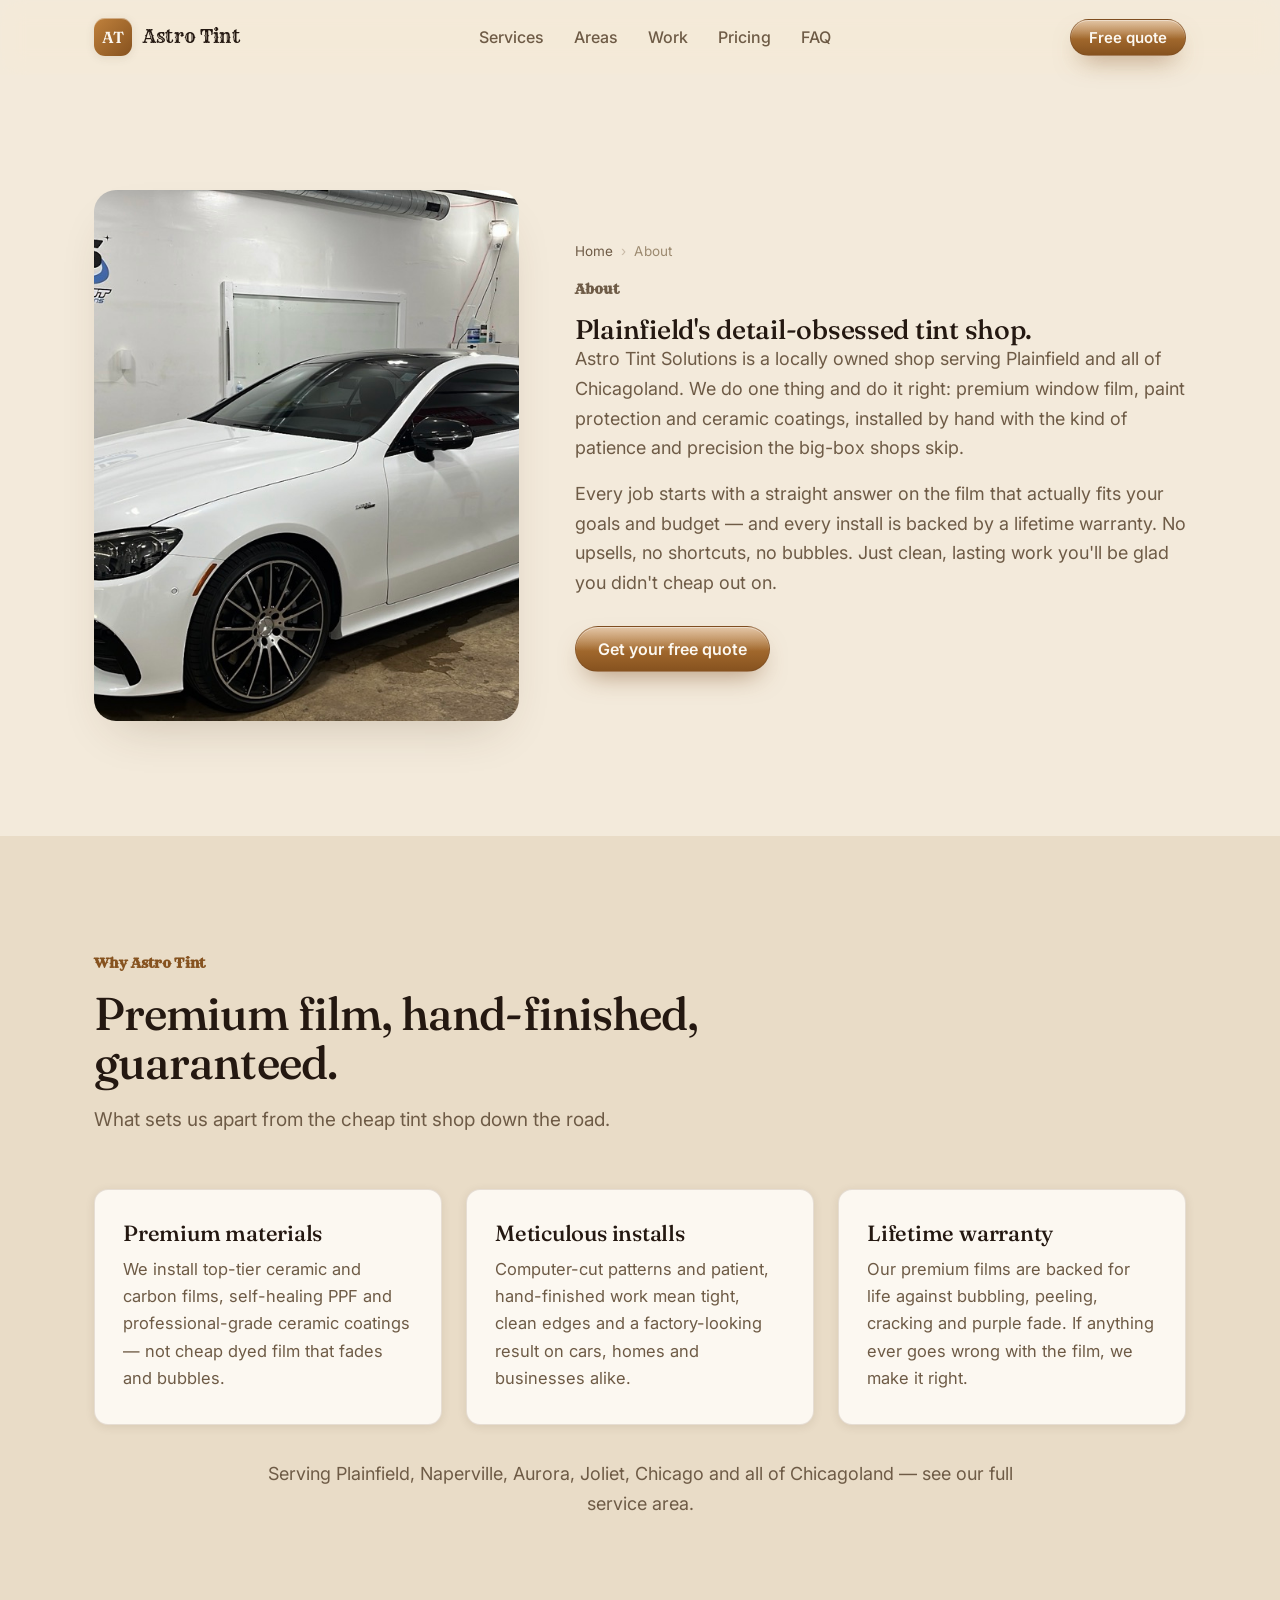
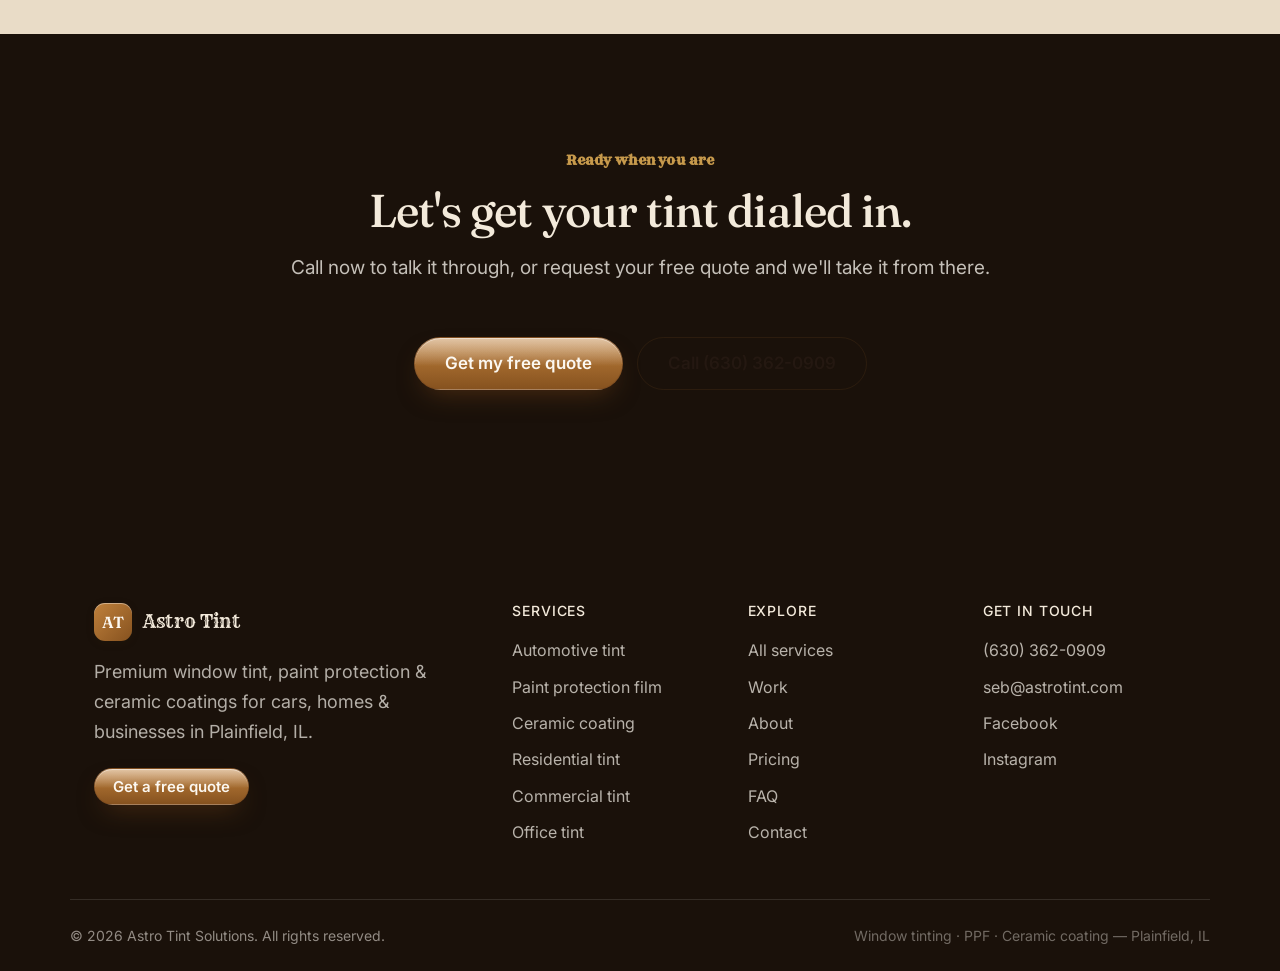
==== commit dd318d94: "Restyle site: upscale Y2K "desert-luxe" theme Re-skin the cold dark cyan "glass" theme into a warm l" ====
--- a/about/index.html
+++ b/about/index.html
@@ -7,33 +7,33 @@
   <title>About Astro Tint Solutions — Plainfield's Detail-Obsessed Tint Shop</title>
   <meta name="description" content="Astro Tint Solutions is a locally owned window tint, PPF and ceramic coating shop in Plainfield, IL, serving all of Chicagoland with premium film and hand-finished installs." />
   <meta name="robots" content="index, follow, max-image-preview:large" />
-  <meta name="theme-color" content="#0A0E15" />
-  <link rel="canonical" href="https://astrotintsolutions.netlify.app/about/" />
+  <meta name="theme-color" content="#F3EADB" />
+  <link rel="canonical" href="https://coltoncurtner.github.io/astro-tint/about/" />
 
   <meta property="og:type" content="website" />
   <meta property="og:title" content="About Astro Tint Solutions — Plainfield's Detail-Obsessed Tint Shop" />
   <meta property="og:description" content="A locally owned window tint, PPF and ceramic coating shop in Plainfield, IL, serving all of Chicagoland." />
-  <meta property="og:url" content="https://astrotintsolutions.netlify.app/about/" />
+  <meta property="og:url" content="https://coltoncurtner.github.io/astro-tint/about/" />
   <meta property="og:site_name" content="Astro Tint Solutions" />
-  <meta property="og:image" content="https://astrotintsolutions.netlify.app/assets/og-image.png" />
+  <meta property="og:image" content="https://coltoncurtner.github.io/astro-tint/assets/og-image.png" />
   <meta property="og:image:width" content="1200" />
   <meta property="og:image:height" content="630" />
   <meta name="twitter:card" content="summary_large_image" />
-  <meta name="twitter:image" content="https://astrotintsolutions.netlify.app/assets/og-image.png" />
+  <meta name="twitter:image" content="https://coltoncurtner.github.io/astro-tint/assets/og-image.png" />
 
-  <link rel="icon" href="/assets/favicon.svg" type="image/svg+xml" />
+  <link rel="icon" href="../assets/favicon.svg" type="image/svg+xml" />
   <link rel="preconnect" href="https://fonts.googleapis.com" />
   <link rel="preconnect" href="https://fonts.gstatic.com" crossorigin />
-  <link href="https://fonts.googleapis.com/css2?family=Sora:wght@500;600;700&family=Inter:wght@400;500;600&display=swap" rel="stylesheet" />
-  <link rel="stylesheet" href="/css/styles.css?v=4" />
+  <link href="https://fonts.googleapis.com/css2?family=Fraunces:opsz,wght@9..144,400;9..144,500;9..144,600&family=Rye&family=Inter:wght@400;500;600&display=swap" rel="stylesheet" />
+  <link rel="stylesheet" href="../css/styles.css?v=4" />
 
   <script type="application/ld+json">
   {
     "@context": "https://schema.org",
     "@type": "BreadcrumbList",
     "itemListElement": [
-      { "@type": "ListItem", "position": 1, "name": "Home", "item": "https://astrotintsolutions.netlify.app/" },
-      { "@type": "ListItem", "position": 2, "name": "About", "item": "https://astrotintsolutions.netlify.app/about/" }
+      { "@type": "ListItem", "position": 1, "name": "Home", "item": "https://coltoncurtner.github.io/astro-tint/" },
+      { "@type": "ListItem", "position": 2, "name": "About", "item": "https://coltoncurtner.github.io/astro-tint/about/" }
     ]
   }
   </script>
@@ -44,18 +44,18 @@
 
   <header class="site-header" id="siteHeader">
     <div class="container header-inner">
-      <a class="brand" href="/" aria-label="Astro Tint Solutions — home">
+      <a class="brand" href="../" aria-label="Astro Tint Solutions — home">
         <span class="brand-mark" aria-hidden="true">AT</span>
         <span class="brand-name">Astro Tint</span>
       </a>
       <nav class="nav" aria-label="Primary">
-        <a href="/services/">Services</a>
-        <a href="/#areas">Areas</a>
-        <a href="/#work">Work</a>
-        <a href="/#pricing">Pricing</a>
-        <a href="/#faq">FAQ</a>
+        <a href="../services/">Services</a>
+        <a href="../#areas">Areas</a>
+        <a href="../#work">Work</a>
+        <a href="../#pricing">Pricing</a>
+        <a href="../#faq">FAQ</a>
       </nav>
-      <a class="btn btn-primary btn-sm header-cta" href="/#quote">Free quote</a>
+      <a class="btn btn-primary btn-sm header-cta" href="../#quote">Free quote</a>
       <a class="header-call" href="tel:+16303620909" aria-label="Call Astro Tint at 630-362-0909">
         <svg viewBox="0 0 24 24" fill="none" stroke="currentColor" stroke-width="1.9" stroke-linecap="round" stroke-linejoin="round"><path d="M22 16.92v3a2 2 0 0 1-2.18 2 19.79 19.79 0 0 1-8.63-3.07 19.5 19.5 0 0 1-6-6 19.79 19.79 0 0 1-3.07-8.67A2 2 0 0 1 4.11 2h3a2 2 0 0 1 2 1.72c.13.96.36 1.9.7 2.81a2 2 0 0 1-.45 2.11L8.09 9.91a16 16 0 0 0 6 6l1.27-1.27a2 2 0 0 1 2.11-.45c.91.34 1.85.57 2.81.7A2 2 0 0 1 22 16.92z"/></svg>
       </a>
@@ -64,13 +64,13 @@
       </button>
     </div>
     <div class="mobile-nav" id="mobileNav" hidden>
-      <a href="/services/">Services</a>
-      <a href="/#areas">Service area</a>
-      <a href="/#work">Work</a>
-      <a href="/about/">About</a>
-      <a href="/#pricing">Pricing</a>
-      <a href="/#faq">FAQ</a>
-      <a class="btn btn-primary" href="/#quote">Free quote</a>
+      <a href="../services/">Services</a>
+      <a href="../#areas">Service area</a>
+      <a href="../#work">Work</a>
+      <a href="../about/">About</a>
+      <a href="../#pricing">Pricing</a>
+      <a href="../#faq">FAQ</a>
+      <a class="btn btn-primary" href="../#quote">Free quote</a>
     </div>
   </header>
 
@@ -78,15 +78,15 @@
     <section class="section">
       <div class="container about-grid">
         <div class="about-photo-frame reveal">
-          <img class="about-photo" src="/assets/about.jpg" alt="A premium vehicle in the Astro Tint Solutions shop in Plainfield, IL" loading="eager" decoding="async" />
+          <img class="about-photo" src="../assets/about.jpg" alt="A premium vehicle in the Astro Tint Solutions shop in Plainfield, IL" loading="eager" decoding="async" />
         </div>
         <div class="about-copy reveal">
-          <nav class="crumbs" aria-label="Breadcrumb"><a href="/">Home</a><span aria-hidden="true">›</span>About</nav>
+          <nav class="crumbs" aria-label="Breadcrumb"><a href="../">Home</a><span aria-hidden="true">›</span>About</nav>
           <p class="kicker">About</p>
           <h1>Plainfield's detail-obsessed tint shop.</h1>
           <p>Astro Tint Solutions is a locally owned shop serving Plainfield and all of Chicagoland. We do one thing and do it right: premium window film, paint protection and ceramic coatings, installed by hand with the kind of patience and precision the big-box shops skip.</p>
           <p>Every job starts with a straight answer on the film that actually fits your goals and budget — and every install is backed by a lifetime warranty. No upsells, no shortcuts, no bubbles. Just clean, lasting work you'll be glad you didn't cheap out on.</p>
-          <a class="btn btn-primary" href="/#quote">Get your free quote</a>
+          <a class="btn btn-primary" href="../#quote">Get your free quote</a>
         </div>
       </div>
     </section>
@@ -99,7 +99,7 @@
           <article class="card reveal"><h3>Meticulous installs</h3><p>Computer-cut patterns and patient, hand-finished work mean tight, clean edges and a factory-looking result on cars, homes and businesses alike.</p></article>
           <article class="card reveal"><h3>Lifetime warranty</h3><p>Our premium films are backed for life against bubbling, peeling, cracking and purple fade. If anything ever goes wrong with the film, we make it right.</p></article>
         </div>
-        <p class="services-note reveal">Serving Plainfield, Naperville, Aurora, Joliet, Chicago and all of Chicagoland — <a href="/#areas">see our full service area</a>.</p>
+        <p class="services-note reveal">Serving Plainfield, Naperville, Aurora, Joliet, Chicago and all of Chicagoland — <a href="../#areas">see our full service area</a>.</p>
       </div>
     </section>
 
@@ -107,7 +107,7 @@
       <div class="container book-inner">
         <header class="section-head center reveal"><p class="kicker light">Ready when you are</p><h2>Let's get your tint dialed in.</h2><p class="section-sub light">Call now to talk it through, or request your free quote and we'll take it from there.</p></header>
         <div class="hero-cta reveal" style="justify-content:center">
-          <a class="btn btn-primary btn-lg" href="/#quote">Get my free quote</a>
+          <a class="btn btn-primary btn-lg" href="../#quote">Get my free quote</a>
           <a class="btn btn-ghost btn-lg" href="tel:+16303620909">Call (630) 362-0909</a>
         </div>
       </div>
@@ -117,13 +117,13 @@
   <footer class="site-footer">
     <div class="container footer-inner">
       <div class="footer-brand">
-        <a class="brand" href="/"><span class="brand-mark" aria-hidden="true">AT</span><span class="brand-name">Astro Tint</span></a>
+        <a class="brand" href="../"><span class="brand-mark" aria-hidden="true">AT</span><span class="brand-name">Astro Tint</span></a>
         <p>Premium window tint, paint protection &amp; ceramic coatings for cars, homes &amp; businesses in Plainfield, IL.</p>
-        <a class="btn btn-primary btn-sm" href="/#quote">Get a free quote</a>
+        <a class="btn btn-primary btn-sm" href="../#quote">Get a free quote</a>
       </div>
       <nav class="footer-nav" aria-label="Footer">
-        <div><h4>Services</h4><a href="/car-tint/">Automotive tint</a><a href="/ppf-applications/">Paint protection film</a><a href="/ceramic-coatings/">Ceramic coating</a><a href="/residential-tint/">Residential tint</a><a href="/commercial-buildings/">Commercial tint</a><a href="/office-tint/">Office tint</a></div>
-        <div><h4>Explore</h4><a href="/services/">All services</a><a href="/#work">Work</a><a href="/about/">About</a><a href="/#pricing">Pricing</a><a href="/#faq">FAQ</a><a href="/contact/">Contact</a></div>
+        <div><h4>Services</h4><a href="../car-tint/">Automotive tint</a><a href="../ppf-applications/">Paint protection film</a><a href="../ceramic-coatings/">Ceramic coating</a><a href="../residential-tint/">Residential tint</a><a href="../commercial-buildings/">Commercial tint</a><a href="../office-tint/">Office tint</a></div>
+        <div><h4>Explore</h4><a href="../services/">All services</a><a href="../#work">Work</a><a href="../about/">About</a><a href="../#pricing">Pricing</a><a href="../#faq">FAQ</a><a href="../contact/">Contact</a></div>
         <div><h4>Get in touch</h4><a href="tel:+16303620909">(630) 362-0909</a><a href="mailto:seb@astrotint.com">seb@astrotint.com</a><a href="https://www.facebook.com/astrotintservices" target="_blank" rel="noopener">Facebook</a><a href="https://www.instagram.com/astrotintsolutions/" target="_blank" rel="noopener">Instagram</a></div>
       </nav>
     </div>
@@ -133,7 +133,7 @@
     </div>
   </footer>
 
-  <div class="mobile-cta" id="mobileCta"><a class="btn btn-primary" href="/#quote">Get my free quote</a></div>
-  <script src="/js/main.js?v=2" defer></script>
+  <div class="mobile-cta" id="mobileCta"><a class="btn btn-primary" href="../#quote">Get my free quote</a></div>
+  <script src="../js/main.js?v=2" defer></script>
 </body>
 </html>
--- a/css/styles.css
+++ b/css/styles.css
@@ -16,46 +16,52 @@
      Swap every value to the client's brand. Keep --ink/--muted/--white.
      These are NEUTRAL defaults — never ship them as-is.
      ============================================================ */
-  /* ASTRO TINT — dark premium "glass" theme.
-     Historical names kept so the universal components keep working; ROLES are
-     re-pointed for a dark UI. A DARK-ADAPTATION LAYER at the very bottom of this
-     file re-points the few selectors that hardcoded light-on-light (#fff
-     surfaces, heading/brand/nav text, buttons) — that's the only structural
-     change from the starter. */
-  --navy:        #121821;   /* dark glass surface: brand-mark, skip-link, teardown, avatar */
-  --navy-deep:   #080B11;   /* deepest: dark sections + footer */
-  --red:         #38BDF8;   /* ACCENT — glassy sky-cyan (CTAs, highlights) */
-  --red-dark:    #0EA5E9;   /* accent hover / deeper cyan */
-  --red-tint:    rgba(56, 189, 248, 0.14);  /* translucent cyan: eyebrow/badge/tick bg */
-  --blue:        #7DD3FC;   /* secondary light cyan (icon glyphs) */
-  --blue-tint:   rgba(125, 211, 252, 0.12); /* icon-chip background */
-  --bone:        #E8EEF6;   /* LIGHT text used on dark sections (do NOT darken) */
-  --bone-2:      #0F151E;   /* tinted (elevated) dark section background */
-  --ink:         #CBD6E3;   /* primary body text (light on dark) */
-  --ink-soft:    #9DAEC1;   /* secondary text */
-  --muted:       #74859A;   /* faint text */
+  /* ASTRO TINT — "Smoked Chrome / Liquid Mesquite" upscale Y2K desert-luxe theme.
+     Warm LIGHT "desert bone" base with smoked-mesquite char anchors + bronze/gold
+     accents. Historical names kept so the universal components keep working; ROLES
+     are re-pointed. A WARM-LUXE ADAPTATION LAYER at the very bottom of this file
+     re-points surfaces/text and adds the Y2K gloss (chrome logotype, gel buttons,
+     iridescent tinted-glass sheens). */
+  --navy:        #2A1D12;   /* smoked-mesquite char: dark bands, footer, quote panel, avatar */
+  --navy-deep:   #1A110A;   /* deepest charred espresso: footer / deepest dark bands */
+  --red:         #A66A2E;   /* ACCENT — bronze (CTA bg, highlights) */
+  --red-dark:    #86521F;   /* accent hover + small accent text (AA on bone) */
+  --red-tint:    rgba(166, 106, 46, 0.12);  /* translucent bronze: eyebrow/badge/tick bg */
+  --blue:        #C79A4C;   /* secondary — burnished gold (icon glyphs) */
+  --blue-tint:   rgba(199, 154, 76, 0.16);  /* gold icon-chip background */
+  --bone:        #F3EADB;   /* LIGHT text used on the dark char bands (do NOT darken) */
+  --bone-2:      #E9DCC7;   /* tinted (warm sand) section background */
+  --ink:         #3E3123;   /* primary body text (warm espresso) */
+  --ink-soft:    #6E5B46;   /* secondary text */
+  --muted:       #9C8A70;   /* faint text */
   --white:       #FFFFFF;
-  --line:        rgba(150, 185, 225, 0.12);
-  --line-strong: rgba(150, 185, 225, 0.24);
-
-  /* Dark-theme additions */
-  --bg:          #0A0E15;   /* page background (near-black, faint blue) */
-  --surface:     #131A25;   /* card / glass surface */
-  --surface-2:   #1A2331;   /* elevated / hover surface */
-  --head:        #F2F7FD;   /* headings + strong text */
-  --accent-glow: rgba(56, 189, 248, 0.16);
-
-  /* Type — geometric grotesk display + Inter body (modern automotive feel). */
-  --font-display: "Sora", system-ui, -apple-system, "Segoe UI", Roboto, sans-serif;
+  --line:        rgba(90, 60, 28, 0.14);
+  --line-strong: rgba(90, 60, 28, 0.28);
+
+  /* Light desert-bone base */
+  --bg:          #F3EADB;   /* page background (warm desert bone) */
+  --surface:     #FCF8F1;   /* card / warm-white glass surface */
+  --surface-2:   #F4EBDC;   /* elevated / hover surface */
+  --head:        #241811;   /* headings + strong text (near-char) */
+  --accent-glow: rgba(166, 106, 46, 0.18);
+
+  /* Y2K gloss — chrome logotype, iridescent tinted glass, gel-button highlight */
+  --chrome-bronze: linear-gradient(180deg, #F0DBB4 0%, #B07C3E 30%, #7A4E22 52%, #C89A5A 74%, #F0DBB4 100%);
+  --iridescent:    linear-gradient(115deg, rgba(255,214,153,0.35), rgba(226,142,168,0.30), rgba(150,196,214,0.30), rgba(198,160,220,0.32));
+  --gloss-top:     linear-gradient(180deg, rgba(255,255,255,0.55), rgba(255,255,255,0) 55%);
+
+  /* Type — luxe high-contrast serif display + Western wood-type accent + Inter body. */
+  --font-display: "Fraunces", Georgia, "Times New Roman", serif;
+  --font-western: "Rye", "Fraunces", Georgia, serif;
   --font-sans:    "Inter", system-ui, -apple-system, "Segoe UI", Roboto, sans-serif;
 
   /* Layout */
   --container: 1140px;
   --radius:    14px;
   --radius-lg: 22px;
-  --shadow-sm: 0 2px 10px rgba(0, 0, 0, 0.30);
-  --shadow-md: 0 22px 48px -20px rgba(0, 0, 0, 0.62);
-  --shadow-lg: 0 44px 90px -30px rgba(0, 0, 0, 0.72);
+  --shadow-sm: 0 2px 10px rgba(70, 45, 20, 0.10);
+  --shadow-md: 0 22px 48px -22px rgba(70, 45, 20, 0.24);
+  --shadow-lg: 0 44px 90px -30px rgba(70, 45, 20, 0.30);
   --ease:      cubic-bezier(0.22, 1, 0.36, 1);
 }
 
@@ -259,10 +265,14 @@
   object-position: center 52%;
   background: var(--surface-2);
 }
-/* subtle cyan sheen + bottom scrim for the caption */
+/* Y2K iridescent tinted-glass sheen + warm scrim (also harmonizes the photo's
+   cool cast toward the desert-luxe palette) */
 .hero-photo::after {
   content: ""; position: absolute; inset: 0; pointer-events: none;
-  background: linear-gradient(180deg, transparent 55%, rgba(8,11,17,0.72) 100%);
+  background:
+    linear-gradient(155deg, rgba(255,255,255,0.28) 0%, rgba(255,255,255,0) 22%),
+    linear-gradient(115deg, rgba(255,214,153,0.20), rgba(226,142,168,0.14), rgba(150,196,214,0.12), rgba(198,160,220,0.16)),
+    linear-gradient(180deg, rgba(42,29,18,0.05) 45%, rgba(26,17,10,0.78) 100%);
 }
 .hero-photo-tag {
   position: absolute; left: 14px; bottom: 12px; z-index: 1;
@@ -911,55 +921,80 @@
 }
 
 /* ============================================================
-   ASTRO TINT — DARK-ADAPTATION LAYER
-   The starter components were authored light-on-bone and hardcode a few
-   #fff surfaces + dark-on-light text colors. This block (loaded last, so it
-   wins by source order) re-points exactly those surfaces/text for the dark
-   "glass" UI. Structure is untouched — only color/surface adaptation.
+   ASTRO TINT — WARM-LUXE ADAPTATION LAYER  ("Smoked Chrome / Liquid Mesquite")
+   The starter components were authored light-on-bone; this block (loaded last,
+   so it wins by source order) re-points surfaces/text for the warm LIGHT
+   "desert bone" theme and layers on the Balanced Y2K gloss: chrome logotype,
+   glossy gel buttons, iridescent tinted-glass sheens, gold metallic hairlines.
+   A few smoked-char bands (footer, dark CTA bands, quote panel) stay dark as
+   dramatic contrast anchors, recolored bronze/gold. Structure is untouched.
    ============================================================ */
 
 /* page + global text */
 body { background: var(--bg); color: var(--ink); }
 h1, h2, h3, h4 { color: var(--head); }
-.accent { color: var(--red); }
+.accent { color: var(--red-dark); }
 .section-tint { background: var(--bone-2); }
 
-/* faint top/bottom glow behind hero */
+/* Y2K liquid-chrome on the large hero phrase (reads best at display size) */
+.hero h1 .accent {
+  background: var(--chrome-bronze);
+  -webkit-background-clip: text; background-clip: text;
+  -webkit-text-fill-color: transparent; color: transparent;
+  text-shadow: 0 1px 0 rgba(255,255,255,0.35);
+}
+
+/* faint warm glow behind hero */
 .hero::before {
   background:
-    radial-gradient(58% 70% at 82% -5%, rgba(56,189,248,0.20), transparent 60%),
-    radial-gradient(48% 60% at -5% 105%, rgba(125,211,252,0.10), transparent 55%);
-}
-
-/* header — dark glass */
+    radial-gradient(58% 70% at 82% -5%, rgba(199,154,76,0.28), transparent 60%),
+    radial-gradient(48% 60% at -5% 105%, rgba(166,106,46,0.14), transparent 55%);
+}
+
+/* header — warm bone glass */
 .site-header {
-  background: rgba(10, 14, 21, 0.72);
+  background: rgba(243, 234, 219, 0.72);
   border-bottom: 1px solid transparent;
 }
-.site-header.scrolled { border-bottom-color: var(--line); box-shadow: 0 8px 30px -16px rgba(0,0,0,0.8); }
-.brand-name { color: var(--head); }
+.site-header.scrolled { border-bottom-color: var(--line); box-shadow: 0 8px 30px -16px rgba(70,45,20,0.28); }
+/* Western wood-type logotype (the "mesquite" nod) */
+.brand-name { font-family: var(--font-western); font-weight: 400; letter-spacing: 0.01em; color: var(--head); }
 .brand-mark {
-  background: linear-gradient(135deg, var(--red), var(--red-dark));
-  color: #04121b;
+  background: linear-gradient(135deg, #C0813C, var(--red-dark));
+  color: #FCF8F1;
+  box-shadow: inset 0 1px 0 rgba(255,255,255,0.4), var(--shadow-sm);
 }
 .nav a { color: var(--ink-soft); }
 .nav a:hover { color: var(--head); }
 
-/* buttons — dark ink on bright cyan for contrast */
-.btn-primary { background: var(--red); color: #04121b; box-shadow: 0 12px 28px -10px rgba(56,189,248,0.55); }
-.btn-primary:hover { background: var(--red-dark); color: #04121b; box-shadow: 0 18px 36px -12px rgba(14,165,233,0.6); }
+/* buttons — glossy bronze gel with cream label + specular top highlight */
+.btn-primary {
+  background-image: var(--gloss-top), linear-gradient(180deg, #C0813C, #86521F);
+  color: #FCF8F1;
+  border-color: rgba(120,74,34,0.55);
+  box-shadow: 0 12px 26px -10px rgba(120,70,25,0.55), inset 0 1px 0 rgba(255,255,255,0.4);
+}
+.btn-primary:hover {
+  background-image: var(--gloss-top), linear-gradient(180deg, #B0703A, #6E4319);
+  color: #FCF8F1;
+  box-shadow: 0 18px 34px -12px rgba(120,70,25,0.6), inset 0 1px 0 rgba(255,255,255,0.45);
+}
 .btn-ghost { color: var(--head); border-color: var(--line-strong); }
-.btn-ghost:hover { border-color: var(--red); background: rgba(56,189,248,0.07); color: var(--head); }
-
-/* eyebrow / kicker / badges */
-.eyebrow { color: #bfe9ff; background: var(--red-tint); }
+.btn-ghost:hover { border-color: var(--red); background: rgba(166,106,46,0.07); color: var(--head); }
+
+/* eyebrow / kicker / badges — Western wood-type accents on bronze */
+.eyebrow {
+  font-family: var(--font-western); font-weight: 400;
+  text-transform: none; letter-spacing: 0.01em; font-size: 15px;
+  color: var(--red-dark); background: var(--red-tint);
+}
 .eyebrow .dot { background: var(--red); }
-.kicker { color: var(--red); }
-.badge { background: var(--red); color: #04121b; }
+.kicker { font-family: var(--font-western); text-transform: none; letter-spacing: 0.01em; color: var(--red-dark); }
+.badge { background: var(--red); color: #FCF8F1; }
 
 /* logo / trust bar */
 .logobar { background: var(--bg); border-color: var(--line); }
-.logobar-list li { color: var(--bone); opacity: 0.78; }
+.logobar-list li { color: var(--ink-soft); opacity: 0.9; }
 .trust-strip { border-top-color: var(--line); }
 .trust-strip strong { color: var(--head); }
 
@@ -972,6 +1007,7 @@
 .guarantee,
 .stat-box,
 .testimonial {
+  position: relative;
   background: var(--surface);
   border-color: var(--line);
 }
@@ -982,79 +1018,93 @@
 .vtestimonial:hover,
 .work-card:hover { box-shadow: var(--shadow-md); border-color: var(--line-strong); }
 
-/* icon chips + ticks */
-.card-icon { background: var(--blue-tint); color: var(--red); }
+/* Y2K glossy-glass reflection — subtle top-left sheen on card surfaces.
+   z-index:-1 keeps it on the card background, beneath content, without
+   restyling children (so positioned badges/tags are untouched). */
+.card::after,
+.service-card::after,
+.price-card::after,
+.work-card::after,
+.guarantee::after {
+  content: ""; position: absolute; inset: 0; border-radius: inherit;
+  pointer-events: none; z-index: -1;
+  background: linear-gradient(155deg, rgba(255,255,255,0.7) 0%, rgba(255,255,255,0) 28%);
+  mix-blend-mode: soft-light;
+}
+
+/* icon chips + ticks — burnished gold */
+.card-icon { background: var(--blue-tint); color: var(--red-dark); }
 .ticks li { color: var(--ink); }
-.ticks li::before { background: var(--red-tint); color: var(--red); }
-
-/* featured emphasis stays cyan */
+.ticks li::before { background: var(--red-tint); color: var(--red-dark); }
+
+/* featured emphasis — bronze */
 .service-card.featured { border: 1.5px solid var(--red); box-shadow: 0 0 0 1px var(--red-tint), var(--shadow-md); }
 .price-card.featured { border: 1.5px solid var(--red); box-shadow: 0 0 0 1px var(--red-tint), var(--shadow-md); }
 
 /* pricing numbers */
 .price span { color: var(--head); }
 .price small { color: var(--muted); }
-.price-card.featured .price span { color: var(--red); }
+.price-card.featured .price span { color: var(--red-dark); }
 .price-sub { color: var(--ink-soft); }
 
-/* review media (video-ready) */
-.vtestimonial-media { background: linear-gradient(135deg, rgba(56,189,248,0.18), rgba(125,211,252,0.05)); }
-.vtestimonial-play { background: rgba(8,12,18,0.55); color: var(--red); }
-.vtestimonial-soon { color: var(--bone); opacity: 0.8; }
+/* review media (video-ready) — iridescent tinted-glass panel */
+.vtestimonial-media { background: linear-gradient(135deg, rgba(199,154,76,0.22), rgba(226,142,168,0.10)); }
+.vtestimonial-play { background: rgba(42,29,18,0.55); color: #FCF8F1; }
+.vtestimonial-soon { color: var(--ink-soft); opacity: 0.9; }
 .vtestimonial-meta strong { color: var(--head); }
 .vtestimonial-meta span { color: var(--ink-soft); }
 
 /* guarantee block */
 .guarantee { border-color: var(--line-strong); box-shadow: var(--shadow-md); }
-.guarantee-icon { background: var(--red-tint); color: var(--red); }
+.guarantee-icon { background: var(--red-tint); color: var(--red-dark); }
 .guarantee strong { color: var(--head); }
 .guarantee p { color: var(--ink-soft); }
 
-/* teardown / quote panel — keep dark glass with cyan accents */
-.teardown { background: linear-gradient(160deg, #101824, #0a0f17); border: 1px solid var(--line); }
-.teardown .kicker { color: var(--red); }
-.teardown-copy p { color: rgba(232,238,246,0.82); }
+/* teardown / quote panel — smoked-char dark anchor with bronze/gold accents */
+.teardown { background: linear-gradient(160deg, #2A1D12, #180F08); border: 1px solid rgba(199,154,76,0.22); }
+.teardown .kicker { color: var(--blue); }
+.teardown-copy p { color: rgba(243,234,219,0.82); }
 .teardown-form input,
 .teardown-form select,
 .teardown-form textarea {
   width: 100%; padding: 15px 18px; font-size: 16px; font-family: var(--font-sans);
-  border-radius: 12px; border: 1.5px solid rgba(150,185,225,0.25);
-  background: rgba(150,185,225,0.06); color: var(--bone);
+  border-radius: 12px; border: 1.5px solid rgba(199,154,76,0.28);
+  background: rgba(243,234,219,0.06); color: var(--bone);
   transition: border-color .18s var(--ease), background .18s var(--ease);
 }
 .teardown-form textarea { min-height: 96px; resize: vertical; }
 .teardown-form select { appearance: none; -webkit-appearance: none; cursor: pointer;
-  background-image: url("data:image/svg+xml,%3Csvg xmlns='http://www.w3.org/2000/svg' width='14' height='14' viewBox='0 0 24 24' fill='none' stroke='%239DAEC1' stroke-width='2.4' stroke-linecap='round'%3E%3Cpath d='M6 9l6 6 6-6'/%3E%3C/svg%3E");
+  background-image: url("data:image/svg+xml,%3Csvg xmlns='http://www.w3.org/2000/svg' width='14' height='14' viewBox='0 0 24 24' fill='none' stroke='%23C79A4C' stroke-width='2.4' stroke-linecap='round'%3E%3Cpath d='M6 9l6 6 6-6'/%3E%3C/svg%3E");
   background-repeat: no-repeat; background-position: right 16px center; padding-right: 42px; }
-.teardown-form input::placeholder, .teardown-form textarea::placeholder { color: rgba(232,238,246,0.5); }
+.teardown-form input::placeholder, .teardown-form textarea::placeholder { color: rgba(243,234,219,0.5); }
 .teardown-form input:focus,
 .teardown-form select:focus,
-.teardown-form textarea:focus { outline: none; border-color: var(--red); background: rgba(150,185,225,0.10); }
+.teardown-form textarea:focus { outline: none; border-color: var(--blue); background: rgba(243,234,219,0.10); }
 
 /* FAQ */
 .faq-list { border-top-color: var(--line); }
 .faq-list details { border-bottom-color: var(--line); }
 .faq-list summary { color: var(--head); }
-.faq-list summary::after { color: var(--red); }
+.faq-list summary::after { color: var(--red-dark); }
 .faq-list details p { color: var(--ink-soft); }
 
-/* footer accents */
-.footer-brand .brand-mark { background: linear-gradient(135deg, var(--red), var(--red-dark)); color: #04121b; }
-.footer-nav a:hover { color: var(--red); }
-
-/* lightbox — keep a light media frame (it previews live sites/photos) */
-.lightbox-ph { background: linear-gradient(135deg, #102433, #0a141d); color: var(--head); }
-
-/* mobile nav + sticky CTA — dark glass */
+/* footer accents (footer is a smoked-char band → bronze mark, gold hover) */
+.footer-brand .brand-mark { background: linear-gradient(135deg, #C0813C, var(--red-dark)); color: #FCF8F1; }
+.footer-nav a:hover { color: var(--blue); }
+
+/* lightbox — smoked-char media frame */
+.lightbox-ph { background: linear-gradient(135deg, #2A1D12, #180F08); color: var(--bone); }
+
+/* mobile nav + sticky CTA — warm bone glass */
 .nav-toggle span { background: var(--head); }
 .mobile-nav { border-top-color: var(--line); background: var(--bg); }
 .mobile-nav a { color: var(--head); border-bottom-color: var(--line); }
 @media (max-width: 820px) {
   .mobile-cta {
-    background: rgba(10,14,21,0.92);
+    background: rgba(243,234,219,0.92);
     border-top: 1px solid var(--line);
   }
-  .mobile-cta .btn { box-shadow: 0 10px 26px -8px rgba(56,189,248,0.6); }
+  .mobile-cta .btn { box-shadow: 0 10px 26px -8px rgba(120,70,25,0.5); }
 }
 
 /* real written-review cards (honest text quotes, not video placeholders) */
@@ -1072,13 +1122,16 @@
 .review cite span { display: block; color: var(--muted); font-weight: 400; font-size: 13px; margin-top: 3px; }
 @media (max-width: 820px) { .reviews { grid-template-columns: 1fr; max-width: 460px; margin-inline: auto; } }
 
-/* contact strip in final CTA */
-.contact-row { display: flex; flex-wrap: wrap; justify-content: center; gap: 14px 34px; margin: 26px 0 0; padding: 0; list-style: none; font-size: 16px; color: rgba(232,238,246,0.82); }
+/* contact strip in final CTA (smoked-char band → warm bone text, gold hover) */
+.contact-row { display: flex; flex-wrap: wrap; justify-content: center; gap: 14px 34px; margin: 26px 0 0; padding: 0; list-style: none; font-size: 16px; color: rgba(243,234,219,0.82); }
 .contact-row a { color: var(--bone); }
-.contact-row a:hover { color: var(--red); }
+.contact-row a:hover { color: var(--blue); }
 .social-links { display: inline-flex; gap: 16px; margin-top: 6px; }
-.social-links a { color: rgba(232,238,246,0.7); }
-.social-links a:hover { color: var(--red); }
+.social-links a { color: rgba(243,234,219,0.7); }
+.social-links a:hover { color: var(--blue); }
+/* dark-band accents: gold reads better than bronze on smoked char */
+.section-dark .kicker { color: var(--blue); }
+.booking-fallback a { color: var(--blue); }
 
 /* ============================================================
    ITERATION 2 — new conversion/SEO components (dark-native)
@@ -1090,12 +1143,12 @@
   .header-call {
     display: inline-grid; place-items: center;
     width: 42px; height: 42px; border-radius: 12px;
-    background: var(--red-tint); color: var(--red);
-    border: 1px solid rgba(56,189,248,0.30);
+    background: var(--red-tint); color: var(--red-dark);
+    border: 1px solid rgba(166,106,46,0.30);
     margin-left: auto; margin-right: 4px;
   }
   .header-call svg { width: 20px; height: 20px; }
-  .header-call:hover { background: rgba(56,189,248,0.20); }
+  .header-call:hover { background: rgba(166,106,46,0.20); }
 }
 
 /* --- rating / credibility header in Reviews --- */
@@ -1115,7 +1168,7 @@
 .options-grid { display: grid; grid-template-columns: repeat(4, 1fr); gap: 22px; }
 .option-tag {
   display: inline-block; font-size: 12px; font-weight: 600; letter-spacing: 0.04em;
-  text-transform: uppercase; color: var(--red);
+  text-transform: uppercase; color: var(--red-dark);
   background: var(--red-tint); border-radius: 999px; padding: 4px 11px; margin-bottom: 14px;
 }
 .option-best { margin-top: 14px; font-size: 14px; color: var(--muted); }
@@ -1131,9 +1184,9 @@
   border-radius: 999px; padding: 9px 17px;
   transition: border-color .2s var(--ease), color .2s var(--ease), background .2s var(--ease);
 }
-.area-chip:hover { border-color: var(--red); color: var(--head); background: rgba(56,189,248,0.06); }
+.area-chip:hover { border-color: var(--red); color: var(--head); background: rgba(166,106,46,0.06); }
 .area-foot { margin: 28px 0 0; font-size: 16px; color: var(--ink-soft); display: flex; flex-wrap: wrap; align-items: center; gap: 12px 18px; }
-.area-foot a.area-call { color: var(--red); font-weight: 600; }
+.area-foot a.area-call { color: var(--red-dark); font-weight: 600; }
 .area-county { margin-top: 16px; font-size: 14px; color: var(--muted); }
 
 /* --- comparison table: dark overrides (component was light-on-#fff) --- */
@@ -1144,8 +1197,8 @@
 .compare-table thead th:first-child { background: transparent; }
 .compare-table tbody th { color: var(--ink-soft); }
 .compare-table td { color: var(--ink-soft); }
-.compare-table .col-me { background: rgba(56,189,248,0.10); color: var(--head); border-left-color: var(--red); border-right-color: var(--red); font-weight: 600; }
-.compare-table thead .col-me { background: var(--red); color: #04121b; border-top-color: var(--red); }
+.compare-table .col-me { background: rgba(166,106,46,0.10); color: var(--head); border-left-color: var(--red); border-right-color: var(--red); font-weight: 600; }
+.compare-table thead .col-me { background: var(--red); color: #FCF8F1; border-top-color: var(--red); }
 .compare-table tbody tr:last-child .col-me { border-bottom-color: var(--red); }
 .compare-x { color: var(--muted); }
 .compare-check { color: var(--red); font-weight: 700; }
@@ -1154,16 +1207,16 @@
 .promo {
   display: flex; align-items: center; justify-content: center; flex-wrap: wrap; gap: 10px 16px;
   max-width: 640px; margin: 0 auto 28px; padding: 16px 24px; text-align: center;
-  background: rgba(56,189,248,0.08); border: 1px solid rgba(56,189,248,0.30);
-  border-radius: 999px; color: var(--bone);
+  background: rgba(166,106,46,0.08); border: 1px solid rgba(166,106,46,0.30);
+  border-radius: 999px; color: var(--ink);
 }
 .promo-badge {
   font-size: 12px; font-weight: 700; letter-spacing: 0.06em; text-transform: uppercase;
-  color: #04121b; background: var(--red); border-radius: 999px; padding: 5px 12px;
+  color: #FCF8F1; background: var(--red); border-radius: 999px; padding: 5px 12px;
 }
 .promo strong { color: var(--head); }
 @media (max-width: 560px) { .promo { border-radius: var(--radius-lg); } }
 
-/* selection + focus visibility on dark */
-::selection { background: rgba(56,189,248,0.30); color: #fff; }
+/* selection + focus visibility */
+::selection { background: rgba(166,106,46,0.30); color: #241811; }
 :focus-visible { outline: 2px solid var(--red); outline-offset: 2px; }
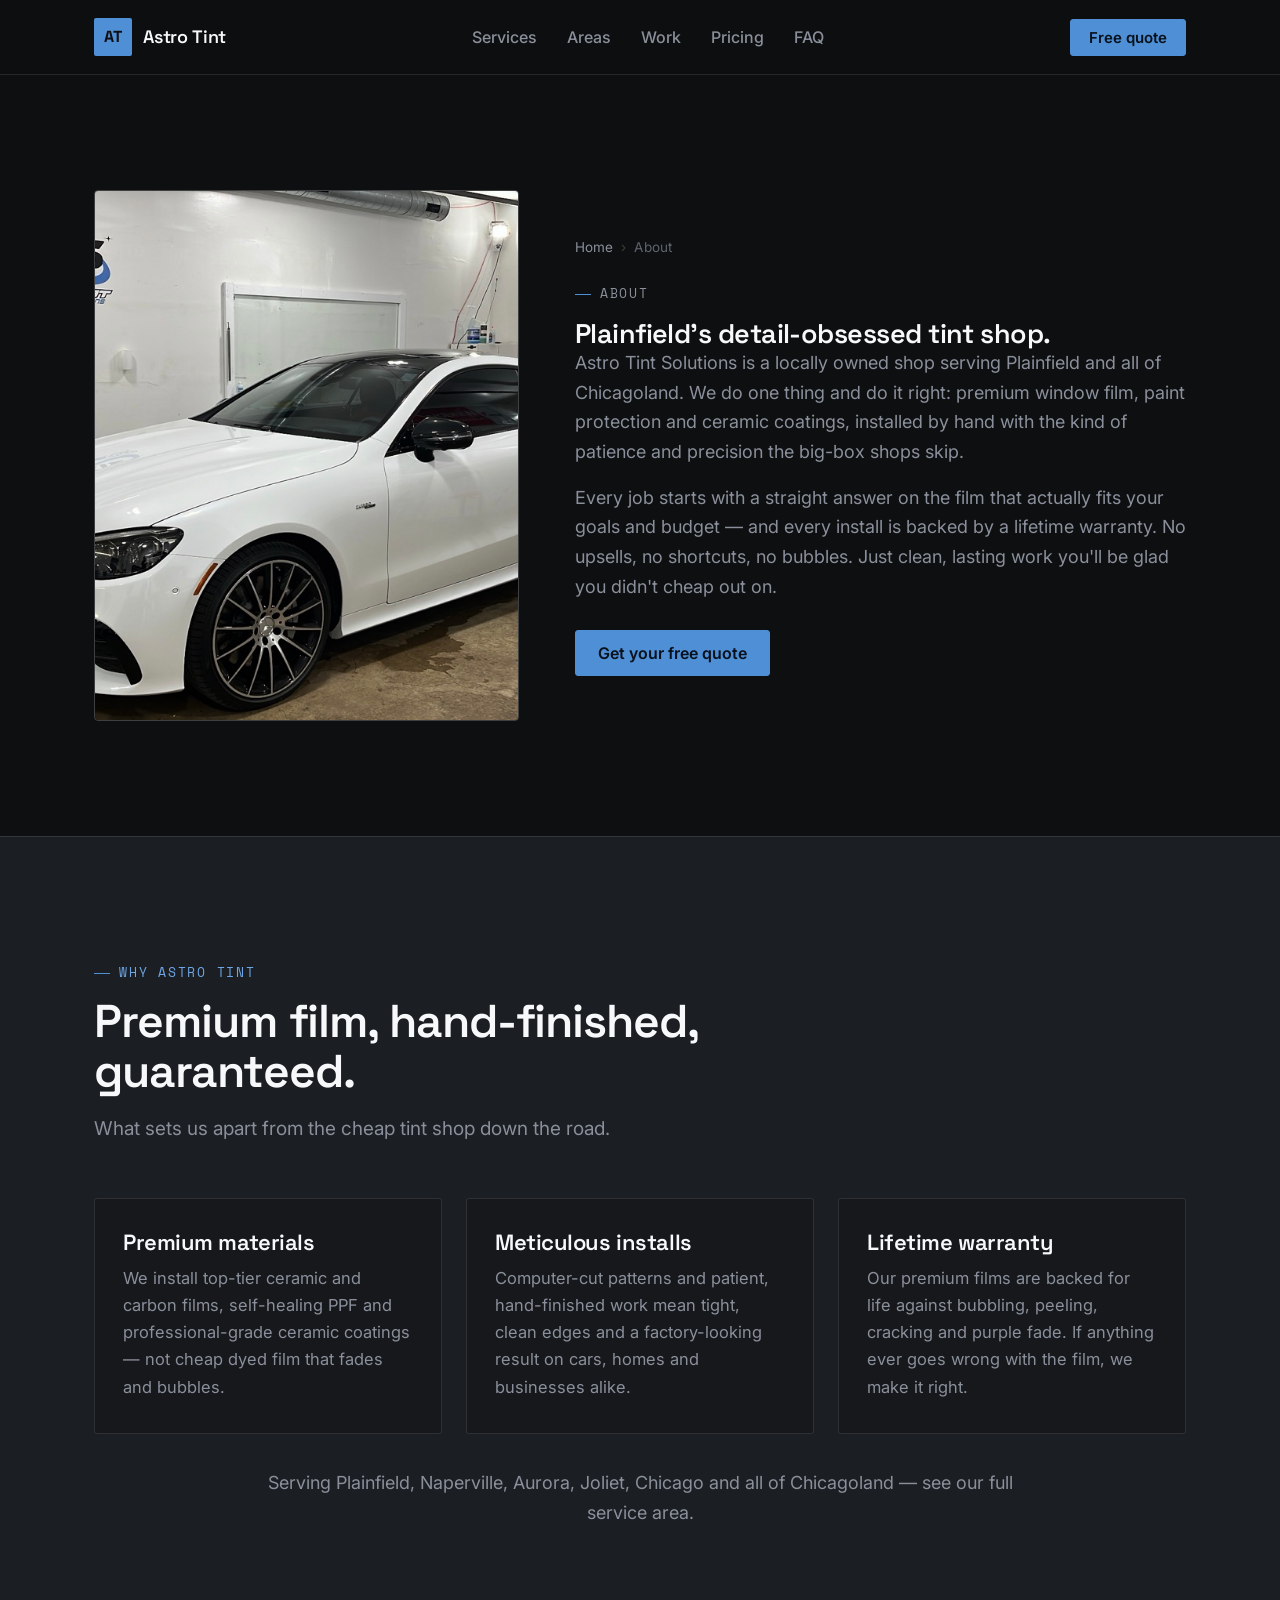
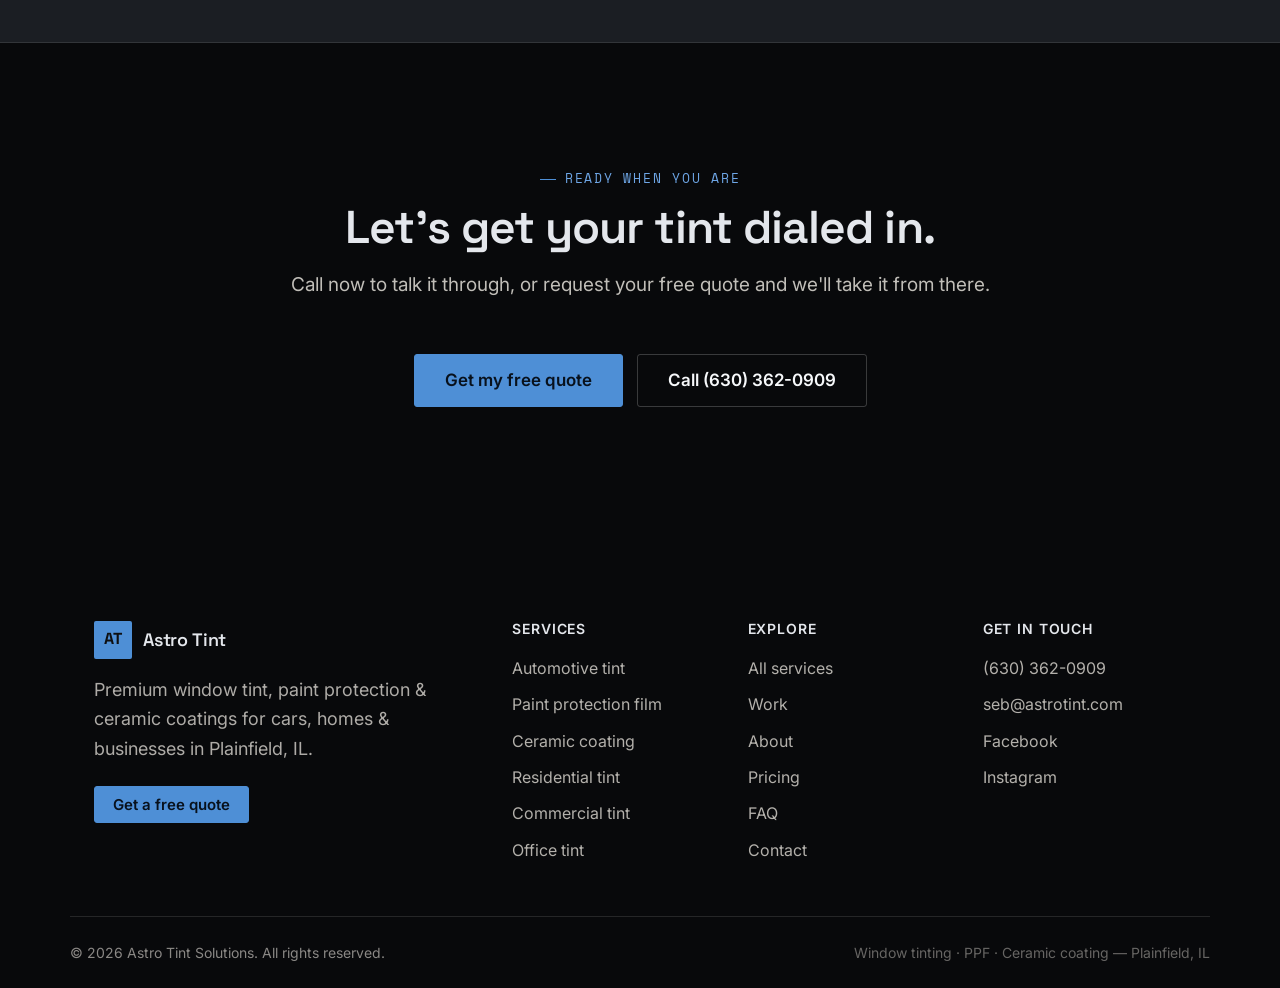
==== commit 74457204: "Redesign: sharp "blacked-out" theme + tint-shop identity Replace the warm Y2K "desert-luxe" reskin w" ====
--- a/about/index.html
+++ b/about/index.html
@@ -7,7 +7,7 @@
   <title>About Astro Tint Solutions — Plainfield's Detail-Obsessed Tint Shop</title>
   <meta name="description" content="Astro Tint Solutions is a locally owned window tint, PPF and ceramic coating shop in Plainfield, IL, serving all of Chicagoland with premium film and hand-finished installs." />
   <meta name="robots" content="index, follow, max-image-preview:large" />
-  <meta name="theme-color" content="#F3EADB" />
+  <meta name="theme-color" content="#0E0F11" />
   <link rel="canonical" href="https://coltoncurtner.github.io/astro-tint/about/" />
 
   <meta property="og:type" content="website" />
@@ -24,8 +24,8 @@
   <link rel="icon" href="../assets/favicon.svg" type="image/svg+xml" />
   <link rel="preconnect" href="https://fonts.googleapis.com" />
   <link rel="preconnect" href="https://fonts.gstatic.com" crossorigin />
-  <link href="https://fonts.googleapis.com/css2?family=Fraunces:opsz,wght@9..144,400;9..144,500;9..144,600&family=Rye&family=Inter:wght@400;500;600&display=swap" rel="stylesheet" />
-  <link rel="stylesheet" href="../css/styles.css?v=4" />
+  <link href="https://fonts.googleapis.com/css2?family=Space+Grotesk:wght@500;600;700&family=Space+Mono:wght@400;700&family=Inter:wght@400;500;600&display=swap" rel="stylesheet" />
+  <link rel="stylesheet" href="../css/styles.css?v=6" />
 
   <script type="application/ld+json">
   {
@@ -134,6 +134,6 @@
   </footer>
 
   <div class="mobile-cta" id="mobileCta"><a class="btn btn-primary" href="../#quote">Get my free quote</a></div>
-  <script src="../js/main.js?v=2" defer></script>
+  <script src="../js/main.js?v=3" defer></script>
 </body>
 </html>
--- a/css/styles.css
+++ b/css/styles.css
@@ -16,52 +16,48 @@
      Swap every value to the client's brand. Keep --ink/--muted/--white.
      These are NEUTRAL defaults — never ship them as-is.
      ============================================================ */
-  /* ASTRO TINT — "Smoked Chrome / Liquid Mesquite" upscale Y2K desert-luxe theme.
-     Warm LIGHT "desert bone" base with smoked-mesquite char anchors + bronze/gold
-     accents. Historical names kept so the universal components keep working; ROLES
-     are re-pointed. A WARM-LUXE ADAPTATION LAYER at the very bottom of this file
-     re-points surfaces/text and adds the Y2K gloss (chrome logotype, gel buttons,
-     iridescent tinted-glass sheens). */
-  --navy:        #2A1D12;   /* smoked-mesquite char: dark bands, footer, quote panel, avatar */
-  --navy-deep:   #1A110A;   /* deepest charred espresso: footer / deepest dark bands */
-  --red:         #A66A2E;   /* ACCENT — bronze (CTA bg, highlights) */
-  --red-dark:    #86521F;   /* accent hover + small accent text (AA on bone) */
-  --red-tint:    rgba(166, 106, 46, 0.12);  /* translucent bronze: eyebrow/badge/tick bg */
-  --blue:        #C79A4C;   /* secondary — burnished gold (icon glyphs) */
-  --blue-tint:   rgba(199, 154, 76, 0.16);  /* gold icon-chip background */
-  --bone:        #F3EADB;   /* LIGHT text used on the dark char bands (do NOT darken) */
-  --bone-2:      #E9DCC7;   /* tinted (warm sand) section background */
-  --ink:         #3E3123;   /* primary body text (warm espresso) */
-  --ink-soft:    #6E5B46;   /* secondary text */
-  --muted:       #9C8A70;   /* faint text */
+  /* ASTRO TINT — "Blacked-Out" sharp premium theme.
+     Near-black glass base, off-white text, ONE disciplined cool steel-blue accent.
+     Sharp modern sans (Space Grotesk) + monospace spec labels (Space Mono).
+     Historical token names are kept as ROLES so the universal components keep
+     working; a SHARP DARK ADAPTATION LAYER at the very bottom of this file
+     re-points surfaces/text, strips the soft/bubbly gloss, and adds the
+     tint-scale + spec-sheet brand system and the new industry sections. */
+  --navy:        #131519;   /* dark band / anchor surface (was a dark ink; now a surface) */
+  --navy-deep:   #08090B;   /* deepest band: footer / dark CTA bands */
+  --red:         #4E8FD6;   /* ACCENT — steel blue (CTA bg, highlights, ticks) */
+  --red-dark:    #6EA6E6;   /* accent hover / lighter accent text on dark (AA) */
+  --red-tint:    rgba(78, 143, 214, 0.14);   /* translucent accent: eyebrow/badge/tick bg */
+  --blue:        #9BB2C9;   /* secondary — silvered steel (icon glyphs) */
+  --blue-tint:   rgba(155, 178, 201, 0.14);  /* steel icon-chip background */
+  --bone:        #E4E7EC;   /* LIGHT text used on the dark bands */
+  --bone-2:      #1B1E23;   /* tinted (slightly raised) section background */
+  --ink:         #C7CCD4;   /* primary body text (off-white) */
+  --ink-soft:    #8A909B;   /* secondary text */
+  --muted:       #5E646E;   /* faint text */
   --white:       #FFFFFF;
-  --line:        rgba(90, 60, 28, 0.14);
-  --line-strong: rgba(90, 60, 28, 0.28);
-
-  /* Light desert-bone base */
-  --bg:          #F3EADB;   /* page background (warm desert bone) */
-  --surface:     #FCF8F1;   /* card / warm-white glass surface */
-  --surface-2:   #F4EBDC;   /* elevated / hover surface */
-  --head:        #241811;   /* headings + strong text (near-char) */
-  --accent-glow: rgba(166, 106, 46, 0.18);
-
-  /* Y2K gloss — chrome logotype, iridescent tinted glass, gel-button highlight */
-  --chrome-bronze: linear-gradient(180deg, #F0DBB4 0%, #B07C3E 30%, #7A4E22 52%, #C89A5A 74%, #F0DBB4 100%);
-  --iridescent:    linear-gradient(115deg, rgba(255,214,153,0.35), rgba(226,142,168,0.30), rgba(150,196,214,0.30), rgba(198,160,220,0.32));
-  --gloss-top:     linear-gradient(180deg, rgba(255,255,255,0.55), rgba(255,255,255,0) 55%);
-
-  /* Type — luxe high-contrast serif display + Western wood-type accent + Inter body. */
-  --font-display: "Fraunces", Georgia, "Times New Roman", serif;
-  --font-western: "Rye", "Fraunces", Georgia, serif;
+  --line:        rgba(255, 255, 255, 0.10);
+  --line-strong: rgba(255, 255, 255, 0.20);
+
+  /* Blacked-out base */
+  --bg:          #0E0F11;   /* page background (near-black, faintly cool) */
+  --surface:     #16181C;   /* card surface */
+  --surface-2:   #1B1E23;   /* elevated / hover surface */
+  --head:        #F6F8FA;   /* headings + strong text (near-white) */
+  --accent-glow: rgba(78, 143, 214, 0.20);
+
+  /* Type — sharp geometric grotesk display + mono spec labels + Inter body. */
+  --font-display: "Space Grotesk", system-ui, -apple-system, "Segoe UI", Roboto, sans-serif;
+  --font-mono:    "Space Mono", ui-monospace, "SFMono-Regular", Menlo, Consolas, monospace;
   --font-sans:    "Inter", system-ui, -apple-system, "Segoe UI", Roboto, sans-serif;
 
-  /* Layout */
+  /* Layout — sharp: small radii, tight crisp shadows */
   --container: 1140px;
-  --radius:    14px;
-  --radius-lg: 22px;
-  --shadow-sm: 0 2px 10px rgba(70, 45, 20, 0.10);
-  --shadow-md: 0 22px 48px -22px rgba(70, 45, 20, 0.24);
-  --shadow-lg: 0 44px 90px -30px rgba(70, 45, 20, 0.30);
+  --radius:    3px;
+  --radius-lg: 4px;
+  --shadow-sm: 0 1px 2px rgba(0, 0, 0, 0.45);
+  --shadow-md: 0 8px 24px -14px rgba(0, 0, 0, 0.7);
+  --shadow-lg: 0 20px 50px -24px rgba(0, 0, 0, 0.8);
   --ease:      cubic-bezier(0.22, 1, 0.36, 1);
 }
 
@@ -265,8 +261,8 @@
   object-position: center 52%;
   background: var(--surface-2);
 }
-/* Y2K iridescent tinted-glass sheen + warm scrim (also harmonizes the photo's
-   cool cast toward the desert-luxe palette) */
+/* Legacy hero-photo sheen — DISABLED by the sharp dark layer (.hero-photo::after
+   { display:none }); kept only so the base component file stays intact. */
 .hero-photo::after {
   content: ""; position: absolute; inset: 0; pointer-events: none;
   background:
@@ -921,84 +917,104 @@
 }
 
 /* ============================================================
-   ASTRO TINT — WARM-LUXE ADAPTATION LAYER  ("Smoked Chrome / Liquid Mesquite")
-   The starter components were authored light-on-bone; this block (loaded last,
-   so it wins by source order) re-points surfaces/text for the warm LIGHT
-   "desert bone" theme and layers on the Balanced Y2K gloss: chrome logotype,
-   glossy gel buttons, iridescent tinted-glass sheens, gold metallic hairlines.
-   A few smoked-char bands (footer, dark CTA bands, quote panel) stay dark as
-   dramatic contrast anchors, recolored bronze/gold. Structure is untouched.
+   ASTRO TINT — SHARP DARK ADAPTATION LAYER  ("Blacked-Out")
+   Loaded last (wins by source order). Re-points the light-on-bone starter
+   components to the near-black glass theme, STRIPS the soft/bubbly gloss
+   (chrome text, iridescent sheens, gel buttons, big floaty shadows, pills,
+   bouncy hovers, backdrop blur), and adds the tint-scale + spec-sheet brand
+   system plus the new industry sections (dealer band, before/after slider,
+   tint simulator, IL tint-law panel). Structure is untouched.
    ============================================================ */
 
 /* page + global text */
 body { background: var(--bg); color: var(--ink); }
-h1, h2, h3, h4 { color: var(--head); }
-.accent { color: var(--red-dark); }
-.section-tint { background: var(--bone-2); }
-
-/* Y2K liquid-chrome on the large hero phrase (reads best at display size) */
+h1, h2, h3, h4 { color: var(--head); font-weight: 600; letter-spacing: -0.02em; }
+.accent { color: var(--red); }
+/* sharp section separation via hairline rules, not soft color blocks */
+.section-tint { background: var(--bone-2); border-block: 1px solid var(--line); }
+
+/* kill the Y2K chrome headline — solid steel-blue accent word */
 .hero h1 .accent {
-  background: var(--chrome-bronze);
-  -webkit-background-clip: text; background-clip: text;
-  -webkit-text-fill-color: transparent; color: transparent;
-  text-shadow: 0 1px 0 rgba(255,255,255,0.35);
-}
-
-/* faint warm glow behind hero */
+  background: none; -webkit-text-fill-color: currentColor;
+  color: var(--red); text-shadow: none;
+}
+
+/* very faint cool glow behind hero */
 .hero::before {
-  background:
-    radial-gradient(58% 70% at 82% -5%, rgba(199,154,76,0.28), transparent 60%),
-    radial-gradient(48% 60% at -5% 105%, rgba(166,106,46,0.14), transparent 55%);
-}
-
-/* header — warm bone glass */
+  background: radial-gradient(55% 65% at 85% -5%, rgba(78,143,214,0.10), transparent 62%);
+}
+/* remove iridescent tinted-glass sheen on the hero photo */
+.hero-photo::after { display: none; }
+.hero-photo { border-radius: 4px; border: 1px solid var(--line-strong); box-shadow: var(--shadow-lg); }
+.hero-photo-tag {
+  border-radius: 2px; background: rgba(0,0,0,0.6);
+  backdrop-filter: none; -webkit-backdrop-filter: none;
+  border: 1px solid var(--line); color: var(--head);
+  font-family: var(--font-mono); font-size: 11px; font-weight: 400;
+  text-transform: uppercase; letter-spacing: 0.08em;
+}
+.hero-photo-tag .dot { background: var(--red); border-radius: 0; }
+
+/* header — smoked glass, NO blur, crisp hairline */
 .site-header {
-  background: rgba(243, 234, 219, 0.72);
-  border-bottom: 1px solid transparent;
-}
-.site-header.scrolled { border-bottom-color: var(--line); box-shadow: 0 8px 30px -16px rgba(70,45,20,0.28); }
-/* Western wood-type logotype (the "mesquite" nod) */
-.brand-name { font-family: var(--font-western); font-weight: 400; letter-spacing: 0.01em; color: var(--head); }
+  background: rgba(14, 15, 17, 0.88);
+  backdrop-filter: none; -webkit-backdrop-filter: none;
+  border-bottom: 1px solid var(--line);
+}
+.site-header.scrolled { border-bottom-color: var(--line-strong); box-shadow: 0 1px 0 rgba(0,0,0,0.6); }
+/* sharp square brand mark + clean sans wordmark (no more Western wood-type) */
+.brand-name { font-family: var(--font-display); font-weight: 600; letter-spacing: -0.01em; color: var(--head); }
 .brand-mark {
-  background: linear-gradient(135deg, #C0813C, var(--red-dark));
-  color: #FCF8F1;
-  box-shadow: inset 0 1px 0 rgba(255,255,255,0.4), var(--shadow-sm);
+  background: var(--red); color: #0E0F11;
+  border-radius: 2px; box-shadow: none;
+  font-family: var(--font-display); font-weight: 700;
 }
 .nav a { color: var(--ink-soft); }
 .nav a:hover { color: var(--head); }
 
-/* buttons — glossy bronze gel with cream label + specular top highlight */
+/* buttons — sharp, flat, solid; ghost = hairline. No pill, no gloss, no lift. */
+.btn { border-radius: 3px; }
+.btn:active { transform: none; }
 .btn-primary {
-  background-image: var(--gloss-top), linear-gradient(180deg, #C0813C, #86521F);
-  color: #FCF8F1;
-  border-color: rgba(120,74,34,0.55);
-  box-shadow: 0 12px 26px -10px rgba(120,70,25,0.55), inset 0 1px 0 rgba(255,255,255,0.4);
-}
-.btn-primary:hover {
-  background-image: var(--gloss-top), linear-gradient(180deg, #B0703A, #6E4319);
-  color: #FCF8F1;
-  box-shadow: 0 18px 34px -12px rgba(120,70,25,0.6), inset 0 1px 0 rgba(255,255,255,0.45);
-}
-.btn-ghost { color: var(--head); border-color: var(--line-strong); }
-.btn-ghost:hover { border-color: var(--red); background: rgba(166,106,46,0.07); color: var(--head); }
-
-/* eyebrow / kicker / badges — Western wood-type accents on bronze */
+  background: var(--red); background-image: none; color: #08111C;
+  border-color: var(--red); box-shadow: none;
+}
+.btn-primary:hover { background: var(--red-dark); color: #08111C; transform: none; box-shadow: none; }
+.btn-ghost { color: var(--head); border-color: var(--line-strong); background: transparent; }
+.btn-ghost:hover { border-color: var(--red); background: rgba(78,143,214,0.08); color: var(--head); transform: none; }
+
+/* eyebrow / kicker / badges — MONOSPACE spec-sheet labels (the brand tell) */
 .eyebrow {
-  font-family: var(--font-western); font-weight: 400;
-  text-transform: none; letter-spacing: 0.01em; font-size: 15px;
+  font-family: var(--font-mono); font-weight: 400;
+  text-transform: uppercase; letter-spacing: 0.14em; font-size: 12px;
   color: var(--red-dark); background: var(--red-tint);
-}
-.eyebrow .dot { background: var(--red); }
-.kicker { font-family: var(--font-western); text-transform: none; letter-spacing: 0.01em; color: var(--red-dark); }
-.badge { background: var(--red); color: #FCF8F1; }
+  border: 1px solid rgba(78,143,214,0.25); border-radius: 2px;
+}
+.eyebrow .dot { background: var(--red); border-radius: 0; width: 6px; height: 6px; }
+.kicker {
+  font-family: var(--font-mono); font-weight: 400;
+  text-transform: uppercase; letter-spacing: 0.14em; font-size: 12.5px;
+  color: var(--red-dark);
+  display: inline-flex; align-items: center; gap: 9px;
+}
+/* leading registration tick — reads like a spec sheet */
+.kicker::before { content: ""; width: 16px; height: 1px; background: var(--red); flex: none; }
+.section-head.center .kicker { justify-content: center; }
+.badge {
+  background: var(--red); color: #0E0F11; border-radius: 2px;
+  font-family: var(--font-mono); text-transform: uppercase; letter-spacing: 0.08em; font-size: 11px;
+}
 
 /* logo / trust bar */
 .logobar { background: var(--bg); border-color: var(--line); }
-.logobar-list li { color: var(--ink-soft); opacity: 0.9; }
+.logobar-list li { color: var(--ink-soft); font-family: var(--font-display); opacity: 0.9; }
 .trust-strip { border-top-color: var(--line); }
 .trust-strip strong { color: var(--head); }
-
-/* glass surfaces (cards, services, pricing, reviews, showcase, guarantee, stats) */
+.trusted-list li { color: var(--head); font-family: var(--font-display); }
+.trusted-list li:not(:last-child)::after { color: var(--red); }
+.trusted-note a { color: var(--red-dark); }
+
+/* flat dark surfaces — hairline border, NO gloss, NO shadow, NO lift */
 .card,
 .service-card,
 .price-card,
@@ -1006,132 +1022,140 @@
 .work-card,
 .guarantee,
 .stat-box,
-.testimonial {
+.testimonial,
+.review,
+.booking-embed {
   position: relative;
   background: var(--surface);
   border-color: var(--line);
-}
-.card { box-shadow: var(--shadow-sm); }
+  box-shadow: none;
+}
 .card:hover,
 .service-card:hover,
 .price-card:hover,
 .vtestimonial:hover,
-.work-card:hover { box-shadow: var(--shadow-md); border-color: var(--line-strong); }
-
-/* Y2K glossy-glass reflection — subtle top-left sheen on card surfaces.
-   z-index:-1 keeps it on the card background, beneath content, without
-   restyling children (so positioned badges/tags are untouched). */
-.card::after,
-.service-card::after,
-.price-card::after,
-.work-card::after,
-.guarantee::after {
-  content: ""; position: absolute; inset: 0; border-radius: inherit;
-  pointer-events: none; z-index: -1;
-  background: linear-gradient(155deg, rgba(255,255,255,0.7) 0%, rgba(255,255,255,0) 28%);
-  mix-blend-mode: soft-light;
-}
-
-/* icon chips + ticks — burnished gold */
-.card-icon { background: var(--blue-tint); color: var(--red-dark); }
+.review:hover,
+.work-card:hover { box-shadow: none; border-color: var(--red); transform: none; }
+.price-card.featured, .price-card.featured:hover { transform: none; }
+
+/* icon chips + ticks — steel accent, squared */
+.card-icon { background: var(--red-tint); color: var(--red); border-radius: 3px; }
 .ticks li { color: var(--ink); }
-.ticks li::before { background: var(--red-tint); color: var(--red-dark); }
-
-/* featured emphasis — bronze */
-.service-card.featured { border: 1.5px solid var(--red); box-shadow: 0 0 0 1px var(--red-tint), var(--shadow-md); }
-.price-card.featured { border: 1.5px solid var(--red); box-shadow: 0 0 0 1px var(--red-tint), var(--shadow-md); }
+.ticks li::before { background: var(--red-tint); color: var(--red); border-radius: 2px; }
+
+/* featured emphasis — accent hairline frame, no glow */
+.service-card.featured { border: 1px solid var(--red); box-shadow: none; }
+.price-card.featured { border: 1px solid var(--red); box-shadow: none; }
+
+/* stats + testimonial text on dark */
+.stat-box { background: var(--surface); border: 1px solid var(--line); }
+.stat-num { color: var(--head); font-family: var(--font-display); }
+.stat-box:nth-child(2) .stat-num { color: var(--red); }
+.testimonial { border-left: 3px solid var(--red); }
+.testimonial blockquote { color: var(--head); font-family: var(--font-display); font-weight: 500; }
+.t-avatar { background: var(--red); color: #0E0F11; }
 
 /* pricing numbers */
 .price span { color: var(--head); }
 .price small { color: var(--muted); }
-.price-card.featured .price span { color: var(--red-dark); }
+.price-card.featured .price span { color: var(--red); }
 .price-sub { color: var(--ink-soft); }
 
-/* review media (video-ready) — iridescent tinted-glass panel */
-.vtestimonial-media { background: linear-gradient(135deg, rgba(199,154,76,0.22), rgba(226,142,168,0.10)); }
-.vtestimonial-play { background: rgba(42,29,18,0.55); color: #FCF8F1; }
+/* review media (video-ready) — flat steel panel */
+.vtestimonial-media { background: linear-gradient(135deg, rgba(78,143,214,0.14), rgba(155,178,201,0.06)); }
+.vtestimonial-play { background: rgba(0,0,0,0.55); color: var(--head); }
 .vtestimonial-soon { color: var(--ink-soft); opacity: 0.9; }
 .vtestimonial-meta strong { color: var(--head); }
 .vtestimonial-meta span { color: var(--ink-soft); }
 
 /* guarantee block */
-.guarantee { border-color: var(--line-strong); box-shadow: var(--shadow-md); }
-.guarantee-icon { background: var(--red-tint); color: var(--red-dark); }
+.guarantee { border: 1px solid var(--line-strong); border-left: 3px solid var(--red); box-shadow: none; border-radius: 4px; }
+.guarantee-icon { background: var(--red-tint); color: var(--red); border-radius: 3px; }
 .guarantee strong { color: var(--head); }
 .guarantee p { color: var(--ink-soft); }
 
-/* teardown / quote panel — smoked-char dark anchor with bronze/gold accents */
-.teardown { background: linear-gradient(160deg, #2A1D12, #180F08); border: 1px solid rgba(199,154,76,0.22); }
-.teardown .kicker { color: var(--blue); }
-.teardown-copy p { color: rgba(243,234,219,0.82); }
+/* teardown / quote panel — darkest anchor, crisp hairline */
+.teardown { background: var(--navy); border: 1px solid var(--line); box-shadow: none; }
+.teardown .kicker { color: var(--red-dark); }
+.teardown-copy p { color: rgba(228,231,236,0.82); }
 .teardown-form input,
 .teardown-form select,
 .teardown-form textarea {
-  width: 100%; padding: 15px 18px; font-size: 16px; font-family: var(--font-sans);
-  border-radius: 12px; border: 1.5px solid rgba(199,154,76,0.28);
-  background: rgba(243,234,219,0.06); color: var(--bone);
+  width: 100%; padding: 14px 16px; font-size: 16px; font-family: var(--font-sans);
+  border-radius: 3px; border: 1px solid var(--line-strong);
+  background: rgba(255,255,255,0.04); color: var(--bone);
   transition: border-color .18s var(--ease), background .18s var(--ease);
 }
 .teardown-form textarea { min-height: 96px; resize: vertical; }
 .teardown-form select { appearance: none; -webkit-appearance: none; cursor: pointer;
-  background-image: url("data:image/svg+xml,%3Csvg xmlns='http://www.w3.org/2000/svg' width='14' height='14' viewBox='0 0 24 24' fill='none' stroke='%23C79A4C' stroke-width='2.4' stroke-linecap='round'%3E%3Cpath d='M6 9l6 6 6-6'/%3E%3C/svg%3E");
+  background-image: url("data:image/svg+xml,%3Csvg xmlns='http://www.w3.org/2000/svg' width='14' height='14' viewBox='0 0 24 24' fill='none' stroke='%239BB2C9' stroke-width='2.4' stroke-linecap='round'%3E%3Cpath d='M6 9l6 6 6-6'/%3E%3C/svg%3E");
   background-repeat: no-repeat; background-position: right 16px center; padding-right: 42px; }
-.teardown-form input::placeholder, .teardown-form textarea::placeholder { color: rgba(243,234,219,0.5); }
+.teardown-form input::placeholder, .teardown-form textarea::placeholder { color: rgba(228,231,236,0.45); }
 .teardown-form input:focus,
 .teardown-form select:focus,
-.teardown-form textarea:focus { outline: none; border-color: var(--blue); background: rgba(243,234,219,0.10); }
+.teardown-form textarea:focus { outline: none; border-color: var(--red); background: rgba(255,255,255,0.07); }
 
 /* FAQ */
 .faq-list { border-top-color: var(--line); }
 .faq-list details { border-bottom-color: var(--line); }
-.faq-list summary { color: var(--head); }
-.faq-list summary::after { color: var(--red-dark); }
+.faq-list summary { color: var(--head); font-family: var(--font-display); }
+.faq-list summary::after { color: var(--red); }
 .faq-list details p { color: var(--ink-soft); }
 
-/* footer accents (footer is a smoked-char band → bronze mark, gold hover) */
-.footer-brand .brand-mark { background: linear-gradient(135deg, #C0813C, var(--red-dark)); color: #FCF8F1; }
-.footer-nav a:hover { color: var(--blue); }
-
-/* lightbox — smoked-char media frame */
-.lightbox-ph { background: linear-gradient(135deg, #2A1D12, #180F08); color: var(--bone); }
-
-/* mobile nav + sticky CTA — warm bone glass */
+/* footer accents */
+.footer-brand .brand-mark { background: var(--red); color: #0E0F11; }
+.footer-nav a:hover { color: var(--red-dark); }
+.booking-placeholder { border-color: var(--line-strong); }
+
+/* lightbox — dark panel + squared controls */
+.lightbox-backdrop { background: rgba(0,0,0,0.82); }
+.lightbox-panel { background: var(--surface); border: 1px solid var(--line-strong); border-radius: 4px; box-shadow: var(--shadow-lg); }
+.lightbox-close { background: rgba(0,0,0,0.5); color: var(--head); border: 1px solid var(--line); border-radius: 2px; }
+.lightbox-close:hover { background: rgba(0,0,0,0.72); }
+.lightbox-body { background: var(--bg); }
+.lightbox-caption { border-top-color: var(--line); }
+.lightbox-caption strong { color: var(--head); }
+.lightbox-nav { background: rgba(0,0,0,0.5); color: var(--head); border: 1px solid var(--line); border-radius: 2px; }
+.lightbox-nav:hover { background: rgba(0,0,0,0.72); }
+.lightbox-ph { background: var(--navy); color: var(--bone); }
+
+/* mobile nav + sticky CTA — NO blur */
 .nav-toggle span { background: var(--head); }
 .mobile-nav { border-top-color: var(--line); background: var(--bg); }
 .mobile-nav a { color: var(--head); border-bottom-color: var(--line); }
 @media (max-width: 820px) {
   .mobile-cta {
-    background: rgba(243,234,219,0.92);
+    background: rgba(14,15,17,0.94);
+    backdrop-filter: none; -webkit-backdrop-filter: none;
     border-top: 1px solid var(--line);
   }
-  .mobile-cta .btn { box-shadow: 0 10px 26px -8px rgba(120,70,25,0.5); }
+  .mobile-cta .btn { box-shadow: none; }
 }
 
 /* real written-review cards (honest text quotes, not video placeholders) */
 .reviews { display: grid; grid-template-columns: repeat(3, 1fr); gap: 24px; list-style: none; margin: 0; padding: 0; }
 .review {
   background: var(--surface); border: 1px solid var(--line);
-  border-radius: var(--radius); padding: 30px 28px; box-shadow: var(--shadow-sm);
+  border-radius: var(--radius); padding: 30px 28px; box-shadow: none;
   display: flex; flex-direction: column;
-  transition: transform .25s var(--ease), box-shadow .25s var(--ease), border-color .25s var(--ease);
-}
-.review:hover { transform: translateY(-4px); box-shadow: var(--shadow-md); border-color: var(--line-strong); }
+  transition: border-color .2s var(--ease);
+}
+.review:hover { transform: none; box-shadow: none; border-color: var(--red); }
 .review-stars { color: var(--red); letter-spacing: 3px; font-size: 15px; margin-bottom: 14px; }
 .review p { color: var(--ink); font-size: 17px; line-height: 1.55; margin: 0 0 20px; }
 .review cite { margin-top: auto; color: var(--head); font-weight: 600; font-style: normal; font-size: 15px; }
 .review cite span { display: block; color: var(--muted); font-weight: 400; font-size: 13px; margin-top: 3px; }
 @media (max-width: 820px) { .reviews { grid-template-columns: 1fr; max-width: 460px; margin-inline: auto; } }
 
-/* contact strip in final CTA (smoked-char band → warm bone text, gold hover) */
-.contact-row { display: flex; flex-wrap: wrap; justify-content: center; gap: 14px 34px; margin: 26px 0 0; padding: 0; list-style: none; font-size: 16px; color: rgba(243,234,219,0.82); }
+/* contact strip in final CTA (dark band → light text, steel hover) */
+.contact-row { display: flex; flex-wrap: wrap; justify-content: center; gap: 14px 34px; margin: 26px 0 0; padding: 0; list-style: none; font-size: 16px; color: rgba(228,231,236,0.82); }
 .contact-row a { color: var(--bone); }
-.contact-row a:hover { color: var(--blue); }
+.contact-row a:hover { color: var(--red-dark); }
 .social-links { display: inline-flex; gap: 16px; margin-top: 6px; }
-.social-links a { color: rgba(243,234,219,0.7); }
-.social-links a:hover { color: var(--blue); }
-/* dark-band accents: gold reads better than bronze on smoked char */
-.section-dark .kicker { color: var(--blue); }
-.booking-fallback a { color: var(--blue); }
+.social-links a { color: rgba(228,231,236,0.7); }
+.social-links a:hover { color: var(--red-dark); }
+.section-dark .kicker { color: var(--red-dark); }
+.booking-fallback a { color: var(--red-dark); }
 
 /* ============================================================
    ITERATION 2 — new conversion/SEO components (dark-native)
@@ -1142,13 +1166,13 @@
 @media (max-width: 820px) {
   .header-call {
     display: inline-grid; place-items: center;
-    width: 42px; height: 42px; border-radius: 12px;
-    background: var(--red-tint); color: var(--red-dark);
-    border: 1px solid rgba(166,106,46,0.30);
+    width: 42px; height: 42px; border-radius: 3px;
+    background: var(--red-tint); color: var(--red);
+    border: 1px solid rgba(78,143,214,0.30);
     margin-left: auto; margin-right: 4px;
   }
   .header-call svg { width: 20px; height: 20px; }
-  .header-call:hover { background: rgba(166,106,46,0.20); }
+  .header-call:hover { background: rgba(78,143,214,0.20); }
 }
 
 /* --- rating / credibility header in Reviews --- */
@@ -1156,7 +1180,7 @@
   display: flex; flex-direction: column; align-items: center; gap: 6px;
   margin: 0 auto 40px; padding: 22px 30px; max-width: 560px;
   background: var(--surface); border: 1px solid var(--line);
-  border-radius: var(--radius-lg); box-shadow: var(--shadow-sm); text-align: center;
+  border-radius: 4px; box-shadow: none; text-align: center;
 }
 .review-rating-top { display: inline-flex; align-items: baseline; gap: 12px; }
 .review-rating-num { font-family: var(--font-display); font-weight: 700; font-size: 44px; color: var(--head); line-height: 1; }
@@ -1167,56 +1191,202 @@
 /* --- tint & film options grid (4 buyer-guide cards) --- */
 .options-grid { display: grid; grid-template-columns: repeat(4, 1fr); gap: 22px; }
 .option-tag {
-  display: inline-block; font-size: 12px; font-weight: 600; letter-spacing: 0.04em;
-  text-transform: uppercase; color: var(--red-dark);
-  background: var(--red-tint); border-radius: 999px; padding: 4px 11px; margin-bottom: 14px;
+  display: inline-block; font-family: var(--font-mono); font-size: 11px; font-weight: 400;
+  letter-spacing: 0.1em; text-transform: uppercase; color: var(--red-dark);
+  background: var(--red-tint); border: 1px solid rgba(78,143,214,0.25);
+  border-radius: 2px; padding: 4px 10px; margin-bottom: 14px;
 }
 .option-best { margin-top: 14px; font-size: 14px; color: var(--muted); }
 .option-best strong { color: var(--ink-soft); font-weight: 600; }
 @media (max-width: 980px) { .options-grid { grid-template-columns: repeat(2, 1fr); } }
 @media (max-width: 560px) { .options-grid { grid-template-columns: 1fr; } }
 
-/* --- service area --- */
+/* --- service area — squared chips --- */
 .area-grid { display: flex; flex-wrap: wrap; gap: 11px; margin: 0; padding: 0; list-style: none; }
 .area-chip {
   font-size: 15px; color: var(--ink);
   background: var(--surface); border: 1px solid var(--line);
-  border-radius: 999px; padding: 9px 17px;
+  border-radius: 3px; padding: 9px 17px;
   transition: border-color .2s var(--ease), color .2s var(--ease), background .2s var(--ease);
 }
-.area-chip:hover { border-color: var(--red); color: var(--head); background: rgba(166,106,46,0.06); }
+.area-chip:hover { border-color: var(--red); color: var(--head); background: rgba(78,143,214,0.06); }
 .area-foot { margin: 28px 0 0; font-size: 16px; color: var(--ink-soft); display: flex; flex-wrap: wrap; align-items: center; gap: 12px 18px; }
 .area-foot a.area-call { color: var(--red-dark); font-weight: 600; }
 .area-county { margin-top: 16px; font-size: 14px; color: var(--muted); }
 
-/* --- comparison table: dark overrides (component was light-on-#fff) --- */
-.compare-wrap { border-color: var(--line); box-shadow: var(--shadow-md); }
+/* --- work filters — squared --- */
+.work-filter { border-radius: 3px; background: var(--surface); border-color: var(--line); color: var(--ink-soft); }
+.work-filter:hover { color: var(--head); border-color: var(--line-strong); }
+.work-filter.is-active { color: #0E0F11; background: var(--red); border-color: var(--red); }
+
+/* --- comparison table: dark overrides --- */
+.compare-wrap { border-color: var(--line); box-shadow: none; border-radius: 4px; }
 .compare-table { background: var(--surface); }
 .compare-table th, .compare-table td { border-bottom-color: var(--line); }
-.compare-table thead th { color: var(--head); background: var(--bone-2); }
+.compare-table thead th { color: var(--head); background: var(--bone-2); font-family: var(--font-display); }
 .compare-table thead th:first-child { background: transparent; }
 .compare-table tbody th { color: var(--ink-soft); }
 .compare-table td { color: var(--ink-soft); }
-.compare-table .col-me { background: rgba(166,106,46,0.10); color: var(--head); border-left-color: var(--red); border-right-color: var(--red); font-weight: 600; }
-.compare-table thead .col-me { background: var(--red); color: #FCF8F1; border-top-color: var(--red); }
+.compare-table .col-me { background: rgba(78,143,214,0.12); color: var(--head); border-left-color: var(--red); border-right-color: var(--red); font-weight: 600; }
+.compare-table thead .col-me { background: var(--red); color: #0E0F11; border-top-color: var(--red); border-radius: 0; }
 .compare-table tbody tr:last-child .col-me { border-bottom-color: var(--red); }
 .compare-x { color: var(--muted); }
 .compare-check { color: var(--red); font-weight: 700; }
 
-/* --- promo callout (offer TBC with Seb) --- */
+/* --- promo callout (offer TBC with Seb) — squared --- */
 .promo {
   display: flex; align-items: center; justify-content: center; flex-wrap: wrap; gap: 10px 16px;
   max-width: 640px; margin: 0 auto 28px; padding: 16px 24px; text-align: center;
-  background: rgba(166,106,46,0.08); border: 1px solid rgba(166,106,46,0.30);
-  border-radius: 999px; color: var(--ink);
+  background: rgba(78,143,214,0.08); border: 1px solid rgba(78,143,214,0.30);
+  border-radius: 4px; color: var(--ink);
 }
 .promo-badge {
-  font-size: 12px; font-weight: 700; letter-spacing: 0.06em; text-transform: uppercase;
-  color: #FCF8F1; background: var(--red); border-radius: 999px; padding: 5px 12px;
+  font-family: var(--font-mono); font-size: 11px; font-weight: 400; letter-spacing: 0.1em; text-transform: uppercase;
+  color: #0E0F11; background: var(--red); border-radius: 2px; padding: 5px 12px;
 }
 .promo strong { color: var(--head); }
-@media (max-width: 560px) { .promo { border-radius: var(--radius-lg); } }
+
+/* about photo — squared frame, hairline (no soft shadow) */
+.about-photo { border-radius: 4px; box-shadow: none; border: 1px solid var(--line-strong); }
+.about-photo--placeholder { background: var(--surface); border: 1px dashed var(--line-strong); color: var(--blue); }
+
+/* scarcity pill → squared tag; accent pulse (redefines base keyframe) */
+.scarcity { border-radius: 3px; background: rgba(255,255,255,0.05); border: 1px solid var(--line); color: rgba(228,231,236,0.85); }
+.scarcity-dot { background: var(--red); }
+@keyframes pulse {
+  0%   { box-shadow: 0 0 0 0 rgba(78,143,214,0.55); }
+  70%  { box-shadow: 0 0 0 7px rgba(78,143,214,0); }
+  100% { box-shadow: 0 0 0 0 rgba(78,143,214,0); }
+}
+@media (prefers-reduced-motion: reduce) { .scarcity-dot { animation: none; } }
 
 /* selection + focus visibility */
-::selection { background: rgba(166,106,46,0.30); color: #241811; }
+::selection { background: rgba(78,143,214,0.35); color: #F6F8FA; }
 :focus-visible { outline: 2px solid var(--red); outline-offset: 2px; }
+
+/* ============================================================
+   BRAND SYSTEM — tint-scale + spec-sheet (ownable signature)
+   ============================================================ */
+.spec-label {
+  font-family: var(--font-mono); font-size: 11.5px; text-transform: uppercase;
+  letter-spacing: 0.12em; color: var(--ink-soft);
+}
+.spec-label b, .spec-label strong { color: var(--head); font-weight: 400; }
+.section-index {
+  font-family: var(--font-mono); font-size: 12px; letter-spacing: 0.14em;
+  text-transform: uppercase; color: var(--red-dark); margin: 0 0 12px;
+}
+/* the literal tint-darkness gradient — light (high VLT) → black (low VLT) */
+.tint-scale {
+  height: 8px; width: 100%; border-radius: 2px; border: 1px solid var(--line);
+  background: linear-gradient(90deg, #cfd6dd 0%, #8b95a0 24%, #4a545f 50%, #232a31 74%, #0b0d0f 100%);
+}
+.tint-scale-row { display: flex; align-items: center; gap: 14px; }
+.tint-scale-row .spec-label { white-space: nowrap; }
+/* corner registration ticks for spec-panels */
+.reg-tick::before, .reg-tick::after {
+  content: ""; position: absolute; width: 10px; height: 10px; border: 1.5px solid var(--red); pointer-events: none;
+}
+.reg-tick { position: relative; }
+.reg-tick::before { top: -1px; left: -1px; border-right: 0; border-bottom: 0; }
+.reg-tick::after { bottom: -1px; right: -1px; border-left: 0; border-top: 0; }
+
+/* ============================================================
+   Authorized-dealer + warranty band
+   ============================================================ */
+.dealer-band { border-block: 1px solid var(--line); background: var(--surface); padding: 28px 0; }
+.dealer-inner { display: flex; flex-wrap: wrap; align-items: center; justify-content: space-between; gap: 22px 44px; }
+.dealer-brands-wrap { min-width: 0; }
+.dealer-label {
+  font-family: var(--font-mono); font-size: 11px; text-transform: uppercase;
+  letter-spacing: 0.14em; color: var(--ink-soft); margin: 0 0 12px;
+}
+.dealer-brands { display: flex; flex-wrap: wrap; align-items: center; gap: 14px 30px; list-style: none; margin: 0; padding: 0; }
+.dealer-brands li {
+  font-family: var(--font-display); font-weight: 700; font-size: clamp(17px, 2.2vw, 22px);
+  letter-spacing: 0.01em; color: var(--head); opacity: 0.85;
+}
+.warranty-seal {
+  display: inline-flex; align-items: center; gap: 13px; flex: none;
+  padding: 13px 18px; border: 1px solid var(--red); border-radius: 3px;
+  background: rgba(78,143,214,0.08);
+}
+.warranty-seal svg { width: 28px; height: 28px; color: var(--red); flex: none; }
+.warranty-seal strong { display: block; font-family: var(--font-display); font-size: 15px; color: var(--head); letter-spacing: -0.01em; }
+.warranty-seal span { font-family: var(--font-mono); font-size: 10.5px; text-transform: uppercase; letter-spacing: 0.1em; color: var(--ink-soft); }
+@media (max-width: 720px) {
+  .dealer-inner { flex-direction: column; align-items: flex-start; }
+  .warranty-seal { width: 100%; }
+}
+
+/* ============================================================
+   Before / after tint reveal slider
+   ============================================================ */
+.ba-slider {
+  position: relative; width: 100%; max-width: 920px; margin: 0 auto;
+  aspect-ratio: 16 / 10; overflow: hidden; border: 1px solid var(--line-strong);
+  border-radius: 4px; user-select: none; touch-action: none; background: var(--surface);
+}
+.ba-slider img { position: absolute; inset: 0; width: 100%; height: 100%; object-fit: cover; display: block; }
+.ba-after  { z-index: 1; }
+.ba-before { z-index: 2; clip-path: inset(0 calc(100% - var(--pos, 50%)) 0 0); }
+.ba-label {
+  position: absolute; z-index: 3; top: 12px;
+  font-family: var(--font-mono); font-size: 11px; text-transform: uppercase; letter-spacing: 0.1em;
+  padding: 5px 10px; background: rgba(0,0,0,0.62); border: 1px solid var(--line);
+  color: var(--head); border-radius: 2px;
+}
+.ba-label.before { left: 12px; }
+.ba-label.after  { right: 12px; color: var(--red-dark); }
+.ba-divider { position: absolute; z-index: 4; top: 0; bottom: 0; left: var(--pos, 50%); width: 2px; background: var(--red); transform: translateX(-1px); pointer-events: none; }
+.ba-handle {
+  position: absolute; z-index: 5; top: 50%; left: var(--pos, 50%); transform: translate(-50%, -50%);
+  width: 44px; height: 44px; border-radius: 50%; background: var(--red); color: #08111C;
+  display: grid; place-items: center; box-shadow: 0 2px 12px rgba(0,0,0,0.55); pointer-events: none;
+}
+.ba-handle svg { width: 22px; height: 22px; }
+.ba-range { position: absolute; inset: 0; z-index: 6; width: 100%; height: 100%; margin: 0; opacity: 0; cursor: ew-resize; }
+.ba-range:focus-visible ~ .ba-handle { outline: 2px solid #fff; outline-offset: 3px; border-radius: 50%; }
+
+/* ============================================================
+   Tint-darkness simulator
+   ============================================================ */
+.sim { max-width: 920px; margin: 0 auto; display: grid; gap: 20px; }
+.sim-stage { position: relative; width: 100%; aspect-ratio: 16 / 9; overflow: hidden; border: 1px solid var(--line-strong); border-radius: 4px; background: var(--surface); }
+.sim-stage img { width: 100%; height: 100%; object-fit: cover; display: block; }
+.sim-overlay { position: absolute; inset: 0; background: #000; opacity: var(--tint, 0.42); transition: opacity .35s var(--ease); pointer-events: none; }
+.sim-readout {
+  position: absolute; left: 12px; bottom: 12px; z-index: 2;
+  font-family: var(--font-mono); font-size: 12px; letter-spacing: 0.08em; text-transform: uppercase;
+  color: var(--head); background: rgba(0,0,0,0.62); border: 1px solid var(--line);
+  border-radius: 2px; padding: 6px 11px;
+}
+.sim-readout b { color: var(--red-dark); font-weight: 400; }
+.sim-controls { display: flex; flex-wrap: wrap; gap: 10px; align-items: center; }
+.sim-btn {
+  font-family: var(--font-mono); font-size: 13px; letter-spacing: 0.04em;
+  color: var(--ink); background: var(--surface); border: 1px solid var(--line);
+  border-radius: 3px; padding: 10px 15px; cursor: pointer;
+  transition: border-color .2s var(--ease), color .2s var(--ease), background .2s var(--ease);
+}
+.sim-btn:hover { border-color: var(--line-strong); color: var(--head); }
+.sim-btn.is-active { background: var(--red); border-color: var(--red); color: #08111C; }
+.sim-btn:focus-visible { outline: 2px solid var(--red); outline-offset: 2px; }
+.sim-note { font-size: 13px; color: var(--muted); margin: 2px 0 0; }
+
+/* ============================================================
+   Illinois tint-law spec panel
+   ============================================================ */
+.lawtable-wrap { max-width: 820px; margin: 0 auto; border: 1px solid var(--line); border-radius: 4px; overflow: hidden; }
+.lawtable { width: 100%; border-collapse: collapse; background: var(--surface); }
+.lawtable caption {
+  text-align: left; padding: 15px 20px;
+  font-family: var(--font-mono); font-size: 11px; letter-spacing: 0.14em; text-transform: uppercase;
+  color: var(--ink-soft); border-bottom: 1px solid var(--line);
+}
+.lawtable th, .lawtable td { padding: 14px 20px; text-align: left; border-bottom: 1px solid var(--line); font-size: 15px; }
+.lawtable thead th { font-family: var(--font-mono); font-size: 11px; letter-spacing: 0.1em; text-transform: uppercase; color: var(--ink-soft); background: var(--bone-2); }
+.lawtable tbody th { font-weight: 500; color: var(--ink); }
+.lawtable td { font-family: var(--font-mono); color: var(--head); letter-spacing: 0.03em; }
+.lawtable tbody tr:last-child th, .lawtable tbody tr:last-child td { border-bottom: 0; }
+.law-note { max-width: 820px; margin: 16px auto 0; font-size: 13px; color: var(--muted); }
